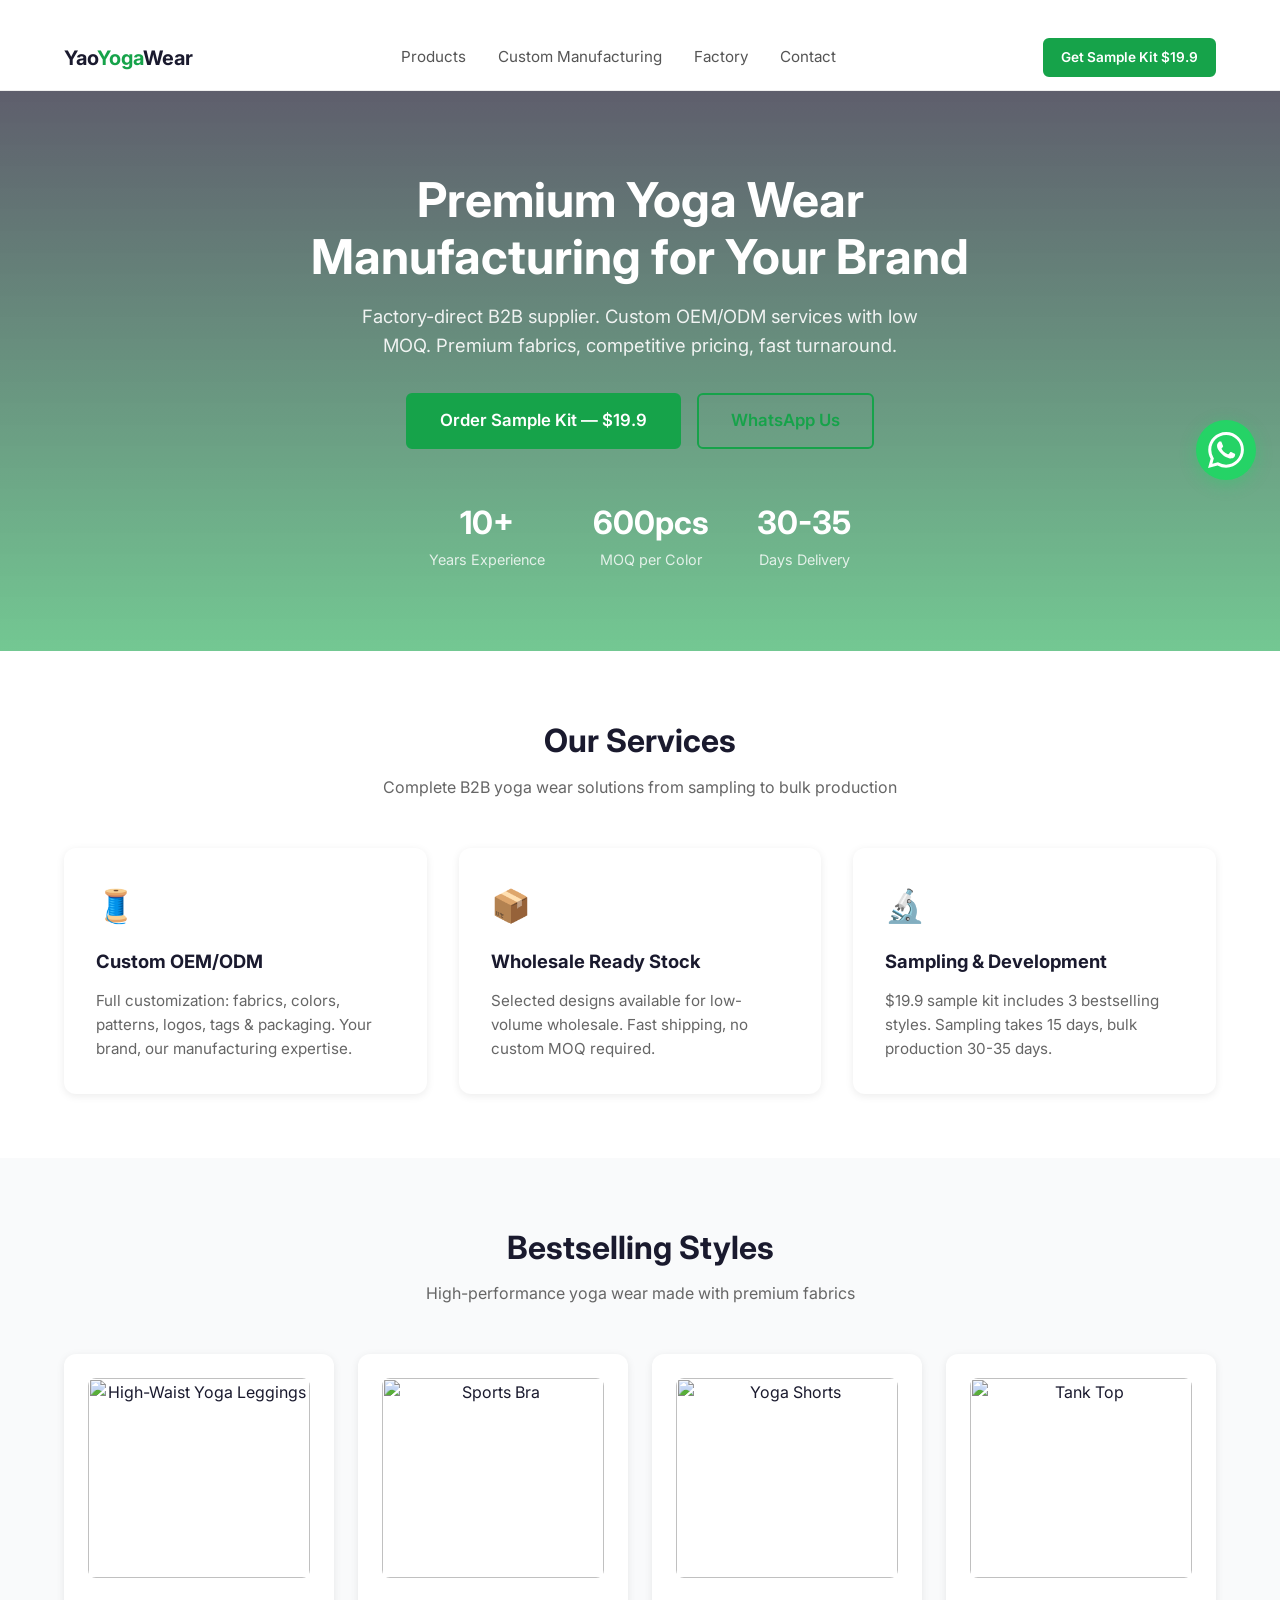
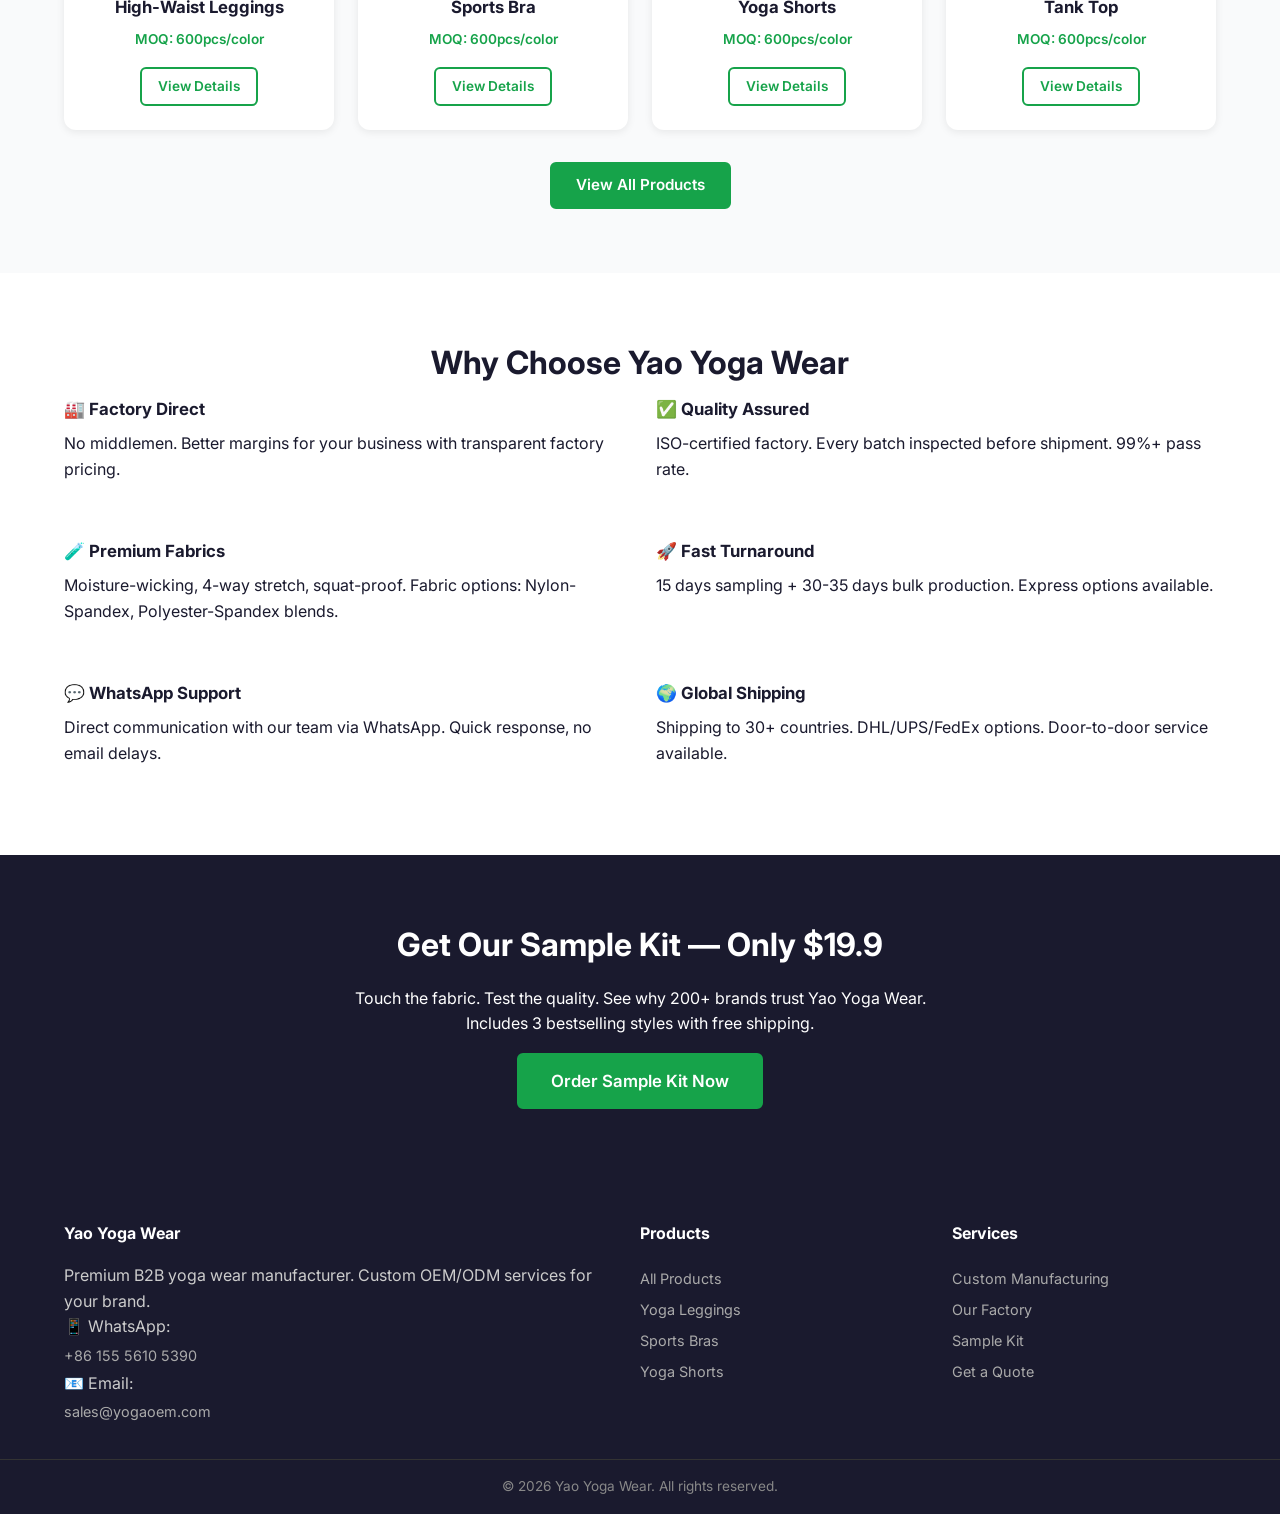
==== index.html @ f2c52eba "Sync from local: update email to sales@yogaoem.com, fix WhatsApp button, add GTM code" ====
﻿﻿<!DOCTYPE html>
<html lang="en">
<head>
<!-- Google Tag Manager -->
<script>(function(w,d,s,l,i){w[l]=w[l]||[];w[l].push({'gtm.start':
new Date().getTime(),event:'gtm.js'});var f=d.getElementsByTagName(s)[0],
j=d.createElement(s),dl=l!='dataLayer'?'&l='+l:'';j.async=true;j.src=
'https://www.googletagmanager.com/gtm.js?id='+i+dl;f.parentNode.insertBefore(j,f);
})(window,document,'script','dataLayer','GTM-W7PPB2CG');</script>
<!-- End Google Tag Manager -->
  <meta charset="UTF-8">
  <meta name="viewport" content="width=device-width, initial-scale=1.0">
  <title>Yao Yoga Wear — B2B Yoga Wear Manufacturer | Custom Yoga Clothing Factory</title>
  <meta name="description" content="Yao Yoga Wear — Leading B2B yoga wear manufacturer. Custom yoga leggings, sports bras & OEM/ODM services. MOQ 600pcs. Factory-direct pricing. Get your free sample kit today.">
  <link rel="stylesheet" href="css/style.css">
  <link rel="preconnect" href="https://fonts.googleapis.com">
  <link href="https://fonts.googleapis.com/css2?family=Inter:wght@400;500;600;700&display=swap" rel="stylesheet">
</head>
<body>
<!-- Google Tag Manager (noscript) -->
<noscript><iframe src="https://www.googletagmanager.com/ns.html?id=GTM-W7PPB2CG"
height="0" width="0" style="display:none;visibility:hidden"></iframe></noscript>
<!-- End Google Tag Manager (noscript) -->

<!-- Header -->
<header class="header">
  <div class="container header-inner">
    <a href="/" class="logo">Yao<span>Yoga</span>Wear</a>
    <nav class="nav" id="mainNav">
      <a href="/products/">Products</a>
      <a href="/custom-manufacturing.html">Custom Manufacturing</a>
      <a href="/factory.html">Factory</a>
      <a href="/contact.html">Contact</a>
    </nav>
    <a href="/sample-kit.html" class="btn btn-primary btn-sm">Get Sample Kit $19.9</a>
    <button class="mobile-toggle" onclick="document.getElementById('mainNav').classList.toggle('open')">☰</button>
  </div>
</header>

<!-- Hero -->
<section class="hero" style="background:linear-gradient(rgba(26,26,46,0.7),rgba(22,163,74,0.6)),url('https://images.unsplash.com/photo-1544367567-0f2fcb009e0b?w=1400&h=700&fit=crop') center/cover no-repeat;">
    <h1>Premium Yoga Wear<br>Manufacturing for Your Brand</h1>
    <p class="hero-sub">Factory-direct B2B supplier. Custom OEM/ODM services with low MOQ. Premium fabrics, competitive pricing, fast turnaround.</p>
    <div class="hero-actions">
      <a href="/sample-kit.html" class="btn btn-primary btn-lg">Order Sample Kit — $19.9</a>
      <a href="https://wa.me/8615556105390" class="btn btn-outline btn-lg" target="_blank">WhatsApp Us</a>
    </div>
    <div class="hero-stats">
      <div class="stat"><strong>10+</strong><span>Years Experience</span></div>
      <div class="stat"><strong>600pcs</strong><span>MOQ per Color</span></div>
      <div class="stat"><strong>30-35</strong><span>Days Delivery</span></div>
    </div>
  </div>
</section>

<!-- Services -->
<section class="section">
  <div class="container">
    <h2 class="section-title">Our Services</h2>
    <p class="section-desc">Complete B2B yoga wear solutions from sampling to bulk production</p>
    <div class="grid-3">
      <div class="card">
        <div class="card-icon">🧵</div>
        <h3>Custom OEM/ODM</h3>
        <p>Full customization: fabrics, colors, patterns, logos, tags & packaging. Your brand, our manufacturing expertise.</p>
      </div>
      <div class="card">
        <div class="card-icon">📦</div>
        <h3>Wholesale Ready Stock</h3>
        <p>Selected designs available for low-volume wholesale. Fast shipping, no custom MOQ required.</p>
      </div>
      <div class="card">
        <div class="card-icon">🔬</div>
        <h3>Sampling & Development</h3>
        <p>$19.9 sample kit includes 3 bestselling styles. Sampling takes 15 days, bulk production 30-35 days.</p>
      </div>
    </div>
  </div>
</section>

<!-- Featured Products -->
<section class="section section-alt">
  <div class="container">
    <h2 class="section-title">Bestselling Styles</h2>
    <p class="section-desc">High-performance yoga wear made with premium fabrics</p>
    <div class="grid-4">
      <div class="product-card">
        <img src="https://images.unsplash.com/photo-1506629082955-511b1aa562c8?w=400&h=400&fit=crop" alt="High-Waist Yoga Leggings" class="product-img" loading="lazy">
        <h4>High-Waist Leggings</h4>
        <p class="product-moq">MOQ: 600pcs/color</p>
        <a href="/products/leggings.html" class="btn btn-outline btn-sm">View Details</a>
      </div>
      <div class="product-card">
        <img src="https://images.unsplash.com/photo-1571019613454-1cb2f99b2d8b?w=400&h=400&fit=crop" alt="Sports Bra" class="product-img" loading="lazy">
        <h4>Sports Bra</h4>
        <p class="product-moq">MOQ: 600pcs/color</p>
        <a href="/products/" class="btn btn-outline btn-sm">View Details</a>
      </div>
      <div class="product-card">
        <img src="https://images.unsplash.com/photo-1518310383802-640c2de311b2?w=400&h=400&fit=crop" alt="Yoga Shorts" class="product-img" loading="lazy">
        <h4>Yoga Shorts</h4>
        <p class="product-moq">MOQ: 600pcs/color</p>
        <a href="/products/" class="btn btn-outline btn-sm">View Details</a>
      </div>
      <div class="product-card">
        <img src="https://images.unsplash.com/photo-1574180045827-681f8a1a9622?w=400&h=400&fit=crop" alt="Tank Top" class="product-img" loading="lazy">
        <h4>Tank Top</h4>
        <p class="product-moq">MOQ: 600pcs/color</p>
        <a href="/products/" class="btn btn-outline btn-sm">View Details</a>
      </div>
    </div>
    <div style="text-align:center;margin-top:2rem;">
      <a href="/products/" class="btn btn-primary">View All Products</a>
    </div>
  </div>
</section>

<!-- Why Choose Us -->
<section class="section">
  <div class="container">
    <h2 class="section-title">Why Choose Yao Yoga Wear</h2>
    <div class="grid-2">
      <div class="feature">
        <h4>🏭 Factory Direct</h4>
        <p>No middlemen. Better margins for your business with transparent factory pricing.</p>
      </div>
      <div class="feature">
        <h4>✅ Quality Assured</h4>
        <p>ISO-certified factory. Every batch inspected before shipment. 99%+ pass rate.</p>
      </div>
      <div class="feature">
        <h4>🧪 Premium Fabrics</h4>
        <p>Moisture-wicking, 4-way stretch, squat-proof. Fabric options: Nylon-Spandex, Polyester-Spandex blends.</p>
      </div>
      <div class="feature">
        <h4>🚀 Fast Turnaround</h4>
        <p>15 days sampling + 30-35 days bulk production. Express options available.</p>
      </div>
      <div class="feature">
        <h4>💬 WhatsApp Support</h4>
        <p>Direct communication with our team via WhatsApp. Quick response, no email delays.</p>
      </div>
      <div class="feature">
        <h4>🌍 Global Shipping</h4>
        <p>Shipping to 30+ countries. DHL/UPS/FedEx options. Door-to-door service available.</p>
      </div>
    </div>
  </div>
</section>

<!-- Sample Kit CTA -->
<section class="section section-cta">
  <div class="container" style="text-align:center;">
    <h2>Get Our Sample Kit — Only $19.9</h2>
    <p style="max-width:600px;margin:1rem auto;">Touch the fabric. Test the quality. See why 200+ brands trust Yao Yoga Wear. Includes 3 bestselling styles with free shipping.</p>
    <a href="/sample-kit.html" class="btn btn-primary btn-lg">Order Sample Kit Now</a>
  </div>
</section>

<!-- Footer -->
<footer class="footer">
  <div class="container footer-inner">
    <div class="footer-col">
      <h4>Yao Yoga Wear</h4>
      <p>Premium B2B yoga wear manufacturer. Custom OEM/ODM services for your brand.</p>
      <p>📱 WhatsApp: <a href="https://wa.me/8615556105390">+86 155 5610 5390</a></p>
      <p>📧 Email: <a href="mailto:sales@yogaoem.com">sales@yogaoem.com</a></p>
    </div>
    <div class="footer-col">
      <h4>Products</h4>
      <a href="/products/">All Products</a>
      <a href="/products/leggings.html">Yoga Leggings</a>
      <a href="/products/">Sports Bras</a>
      <a href="/products/">Yoga Shorts</a>
    </div>
    <div class="footer-col">
      <h4>Services</h4>
      <a href="/custom-manufacturing.html">Custom Manufacturing</a>
      <a href="/factory.html">Our Factory</a>
      <a href="/sample-kit.html">Sample Kit</a>
      <a href="/contact.html">Get a Quote</a>
    </div>
  </div>
  <div class="footer-bottom">
    <div class="container">
      <p>&copy; 2026 Yao Yoga Wear. All rights reserved.</p>
    </div>
  </div>
</footer>

<!-- WhatsApp Float Button -->
<a href="https://wa.me/8615556105390" class="wa-float" target="_blank" title="Chat on WhatsApp" aria-label="Chat on WhatsApp">
  <svg viewBox="0 0 24 24" xmlns="http://www.w3.org/2000/svg">
    <path d="M17.472 14.382c-.297-.149-1.758-.867-2.03-.967-.273-.099-.471-.148-.67.15-.197.297-.767.966-.94 1.164-.173.199-.347.223-.644.075-.297-.15-1.255-.463-2.39-1.475-.883-.788-1.48-1.761-1.653-2.059-.173-.297-.018-.458.13-.606.134-.133.298-.347.446-.52.149-.174.198-.298.298-.497.099-.198.05-.371-.025-.52-.075-.149-.669-1.612-.916-2.207-.242-.579-.487-.5-.669-.51-.173-.008-.371-.01-.57-.01-.198 0-.52.074-.792.372-.272.297-1.04 1.016-1.04 2.479 0 1.462 1.065 2.875 1.213 3.074.149.198 2.096 3.2 5.077 4.487.709.306 1.262.489 1.694.625.712.227 1.36.195 1.871.118.571-.085 1.758-.719 2.006-1.413.248-.694.248-1.289.173-1.413-.074-.124-.272-.198-.57-.347m-5.421 7.403h-.004a9.87 9.87 0 01-5.031-1.378l-.361-.214-3.741.982.998-3.648-.235-.374a9.86 9.86 0 01-1.51-5.26c.001-5.45 4.436-9.884 9.888-9.884 2.64 0 5.122 1.03 6.988 2.898a9.825 9.825 0 012.893 6.994c-.003 5.45-4.437 9.884-9.885 9.884m8.413-18.297A11.815 11.815 0 0012.05 0C5.495 0 .16 5.335.157 11.892c0 2.096.547 4.142 1.588 5.945L.057 24l6.305-1.654a11.862 11.862 0 005.683 1.448h.005c6.554 0 11.89-5.335 11.893-11.893a11.821 11.821 0 00-3.48-8.413z"/>
  </svg>
</a>

<script defer src="https://static.cloudflareinsights.com/beacon.min.js/v833ccba57c9e4d2798f2e76cebdd09a11778172276447" integrity="sha512-57MDmcccJXYtNnH+ZiBwzC4jb2rvgVCEokYN+L/nLlmO8rfYT/gIpW2A569iJ/3b+0UEasghjuZH/ma3wIs/EQ==" data-cf-beacon='{"version":"2024.11.0","token":"2a1c7ff58c50482998e454e05c295232","r":1,"server_timing":{"name":{"cfCacheStatus":true,"cfEdge":true,"cfExtPri":true,"cfL4":true,"cfOrigin":true,"cfSpeedBrain":true},"location_startswith":null}}' crossorigin="anonymous"></script>
</body>
</html>
---- css/style.css ----
﻿/* ===== Yao Yoga Wear — Global Styles ===== */
*, *::before, *::after { box-sizing: border-box; margin: 0; padding: 0; }
html { scroll-behavior: smooth; }
body { font-family: 'Inter', -apple-system, BlinkMacSystemFont, sans-serif; color: #1a1a2e; background: #fff; line-height: 1.6; }
a { text-decoration: none; color: inherit; }
img { max-width: 100%; display: block; }
.container { max-width: 1200px; margin: 0 auto; padding: 0 1.5rem; }

/* Header */
.header { background: #fff; border-bottom: 1px solid #eee; position: sticky; top: 0; z-index: 100; }
.header-inner { display: flex; align-items: center; justify-content: space-between; height: 64px; }
.logo { font-size: 1.25rem; font-weight: 700; color: #1a1a2e; }
.logo span { color: #16a34a; }
.nav { display: flex; gap: 2rem; }
.nav a { font-size: 0.95rem; color: #555; transition: color .2s; }
.nav a:hover { color: #16a34a; }
.btn { display: inline-block; padding: .6rem 1.5rem; border-radius: 6px; font-weight: 600; font-size: 0.95rem; transition: all .2s; cursor: pointer; border: 2px solid transparent; }
.btn-primary { background: #16a34a; color: #fff; border-color: #16a34a; }
.btn-primary:hover { background: #15803d; }
.btn-outline { background: transparent; color: #16a34a; border-color: #16a34a; }
.btn-outline:hover { background: #16a34a; color: #fff; }
.btn-sm { padding: .4rem 1rem; font-size: 0.85rem; }
.btn-lg { padding: .8rem 2rem; font-size: 1.05rem; }
.mobile-toggle { display: none; background: none; border: none; font-size: 1.5rem; cursor: pointer; }

/* Hero */
.hero { background: linear-gradient(135deg, #1a1a2e 0%, #16a34a 100%); color: #fff; padding: 5rem 0; text-align: center; }
.hero h1 { font-size: 3rem; font-weight: 700; line-height: 1.2; margin-bottom: 1rem; }
.hero-sub { font-size: 1.15rem; opacity: .9; max-width: 600px; margin: 0 auto 2rem; }
.hero-actions { display: flex; gap: 1rem; justify-content: center; flex-wrap: wrap; margin-bottom: 3rem; }
.hero-stats { display: flex; gap: 3rem; justify-content: center; flex-wrap: wrap; }
.stat { text-align: center; }
.stat strong { display: block; font-size: 2rem; }
.stat span { font-size: 0.9rem; opacity: .8; }

/* Sections */
.section { padding: 4rem 0; }
.section-alt { background: #f9fafb; }
.section-title { font-size: 2rem; font-weight: 700; text-align: center; margin-bottom: .5rem; }
.section-desc { text-align: center; color: #666; margin-bottom: 3rem; }

/* Grids */
.grid-2 { display: grid; grid-template-columns: repeat(2, 1fr); gap: 2rem; }
.grid-3 { display: grid; grid-template-columns: repeat(3, 1fr); gap: 2rem; }
.grid-4 { display: grid; grid-template-columns: repeat(4, 1fr); gap: 1.5rem; }
@media (max-width: 900px) {
  .grid-2, .grid-3, .grid-4 { grid-template-columns: 1fr 1fr; }
}
@media (max-width: 600px) {
  .grid-2, .grid-3, .grid-4 { grid-template-columns: 1fr; }
  .hero h1 { font-size: 2rem; }
  .nav { display: none; }
  .nav.open { display: flex; flex-direction: column; position: absolute; top: 64px; left: 0; right: 0; background: #fff; padding: 1rem; border-bottom: 1px solid #eee; }
  .mobile-toggle { display: block; }
}

/* Cards */
.card { background: #fff; border-radius: 12px; padding: 2rem; box-shadow: 0 2px 8px rgba(0,0,0,.08); transition: transform .2s; }
.card:hover { transform: translateY(-4px); }
.card-icon { font-size: 2rem; margin-bottom: 1rem; }
.card h3 { font-size: 1.15rem; margin-bottom: .75rem; }
.card p { color: #666; font-size: 0.95rem; }

/* Product Card */
.product-card { background: #fff; border-radius: 12px; padding: 1.5rem; text-align: center; box-shadow: 0 2px 8px rgba(0,0,0,.08); }
.product-img { width: 100%; height: 200px; object-fit: cover; border-radius: 8px; margin-bottom: 1rem; }
.product-card h4 { font-size: 1.05rem; margin-bottom: .5rem; }
.product-moq { color: #16a34a; font-size: 0.85rem; font-weight: 600; margin-bottom: 1rem; }

/* Feature */
.feature { margin-bottom: 1.5rem; }
.feature h4 { font-size: 1.05rem; margin-bottom: .5rem; }

/* CTA Section */
.section-cta { background: #1a1a2e; color: #fff; }
.section-cta h2 { font-size: 2rem; margin-bottom: 1rem; }
.section-cta .btn-primary { background: #16a34a; border-color: #16a34a; }

/* Footer */
.footer { background: #1a1a2e; color: #ccc; padding: 3rem 0 0; }
.footer-inner { display: grid; grid-template-columns: 2fr 1fr 1fr; gap: 3rem; padding-bottom: 2rem; }
.footer-col h4 { color: #fff; margin-bottom: 1rem; font-size: 1rem; }
.footer-col a { display: block; color: #aaa; padding: .25rem 0; font-size: 0.9rem; }
.footer-col a:hover { color: #16a34a; }
.footer-bottom { border-top: 1px solid #333; padding: 1rem 0; text-align: center; font-size: 0.85rem; color: #888; }

/* WhatsApp Float Button - Right Center */
.wa-float {
  position: fixed;
  top: 50%;
  right: 24px;
  transform: translateY(-50%);
  width: 60px;
  height: 60px;
  background: #25D366;
  border-radius: 50%;
  display: flex;
  align-items: center;
  justify-content: center;
  z-index: 9999;
  box-shadow: 0 4px 16px rgba(37, 211, 102, 0.4);
  transition: all 0.3s ease;
  animation: wa-pulse 2s infinite;
}
.wa-float:hover {
  transform: translateY(-50%) scale(1.1);
  box-shadow: 0 6px 24px rgba(37, 211, 102, 0.6);
}
.wa-float svg {
  width: 36px;
  height: 36px;
  fill: #fff;
}
.wa-float img {
  width: 36px;
  height: 36px;
  object-fit: contain;
}
@keyframes wa-pulse {
  0%, 100% { box-shadow: 0 4px 16px rgba(37, 211, 102, 0.4); }
  50% { box-shadow: 0 4px 24px rgba(37, 211, 102, 0.8); }
}
@media (max-width: 600px) {
  .wa-float { width: 54px; height: 54px; right: 16px; }
  .wa-float svg, .wa-float img { width: 32px; height: 32px; }
}

/* Mobile Optimization */
@media (max-width: 600px) {
  .container { padding: 0 1rem; }
  .header-inner { height: 56px; }
  .logo { font-size: 1.1rem; }
  .btn-sm { padding: .35rem .8rem; font-size: 0.8rem; }
  .hero { padding: 3rem 0; }
  .hero h1 { font-size: 1.75rem; line-height: 1.3; }
  .hero-sub { font-size: 1rem; }
  .hero-stats { gap: 1.5rem; }
  .stat strong { font-size: 1.5rem; }
  .section { padding: 2.5rem 0; }
  .section-title { font-size: 1.5rem; }
  .section-desc { font-size: 0.9rem; margin-bottom: 2rem; }
  .card { padding: 1.5rem; }
  .card h3 { font-size: 1rem; }
  .card p { font-size: 0.85rem; }
  .product-card { padding: 1rem; }
  .product-img { height: 160px; }
  .product-card h4 { font-size: 0.95rem; }
  .btn-lg { padding: .7rem 1.5rem; font-size: 0.95rem; }
  .footer { padding: 2rem 0 0; }
  .footer-inner { grid-template-columns: 1fr; gap: 1.5rem; }
  .footer-col h4 { font-size: 0.95rem; }
  .footer-col a { font-size: 0.85rem; }
  .page-hero { padding: 2rem 0; }
  .page-hero h1 { font-size: 1.5rem; }
  .contact-form input, .contact-form textarea, .contact-form select { padding: .6rem; font-size: 0.9rem; }
  .info-box { padding: 1rem; }
  .process-steps { gap: 1rem; }
  .step { padding: 1rem; }
  .step-num { font-size: 1.5rem; }
  .specs-table th, .specs-table td { padding: .5rem .75rem; font-size: 0.85rem; }
  .price-tier { padding: .75rem; font-size: 0.85rem; }
  .feature h4 { font-size: 0.95rem; }
  .feature p { font-size: 0.85rem; }
  .factory-gallery { grid-template-columns: 1fr; gap: .75rem; }
  .factory-gallery img { height: 150px; }
}

/* Tablet Optimization */
@media (max-width: 900px) and (min-width: 601px) {
  .hero h1 { font-size: 2.5rem; }
  .section { padding: 3rem 0; }
  .footer-inner { grid-template-columns: 1fr 1fr; }
}

/* Product Page */
.page-hero { background: #f0fdf4; padding: 3rem 0; text-align: center; }
.page-hero h1 { font-size: 2.2rem; margin-bottom: .5rem; }
.product-detail { display: grid; grid-template-columns: 1fr 1fr; gap: 3rem; padding: 4rem 0; }
@media (max-width: 800px) { .product-detail { grid-template-columns: 1fr; } }
.specs-table { width: 100%; border-collapse: collapse; margin: 1.5rem 0; }
.specs-table th, .specs-table td { padding: .75rem 1rem; border-bottom: 1px solid #eee; text-align: left; }
.specs-table th { width: 140px; color: #666; font-weight: 500; }
.price-tier { background: #f0fdf4; border-radius: 8px; padding: 1rem; margin: .5rem 0; display: flex; justify-content: space-between; }
.price-tier .qty { font-weight: 600; }
.price-tier .price { color: #16a34a; font-weight: 700; }

/* Contact Page */
.contact-grid { display: grid; grid-template-columns: 1fr 1fr; gap: 3rem; padding: 4rem 0; }
@media (max-width: 800px) { .contact-grid { grid-template-columns: 1fr; } }
.contact-form input, .contact-form textarea, .contact-form select { width: 100%; padding: .75rem; margin-bottom: 1rem; border: 1px solid #ddd; border-radius: 6px; font-family: inherit; font-size: 0.95rem; }
.contact-form textarea { min-height: 120px; resize: vertical; }
.info-box { background: #f0fdf4; padding: 1.5rem; border-radius: 8px; margin-bottom: 1rem; }
.info-box h4 { margin-bottom: .5rem; }

/* Factory Page */
.factory-gallery { display: grid; grid-template-columns: repeat(3, 1fr); gap: 1rem; margin: 2rem 0; }
.factory-gallery .placeholder { background: #eee; border-radius: 8px; height: 180px; display: flex; align-items: center; justify-content: center; font-size: 3rem; }
@media (max-width: 700px) { .factory-gallery { grid-template-columns: 1fr 1fr; } }

/* Custom Manufacturing */
.process-steps { display: grid; grid-template-columns: repeat(4, 1fr); gap: 1.5rem; margin: 2rem 0; }
.step { text-align: center; padding: 1.5rem; background: #f0fdf4; border-radius: 12px; }
.step-num { font-size: 2rem; font-weight: 700; color: #16a34a; }
@media (max-width: 800px) { .process-steps { grid-template-columns: 1fr 1fr; } }
@media (max-width: 500px) { .process-steps { grid-template-columns: 1fr; } }
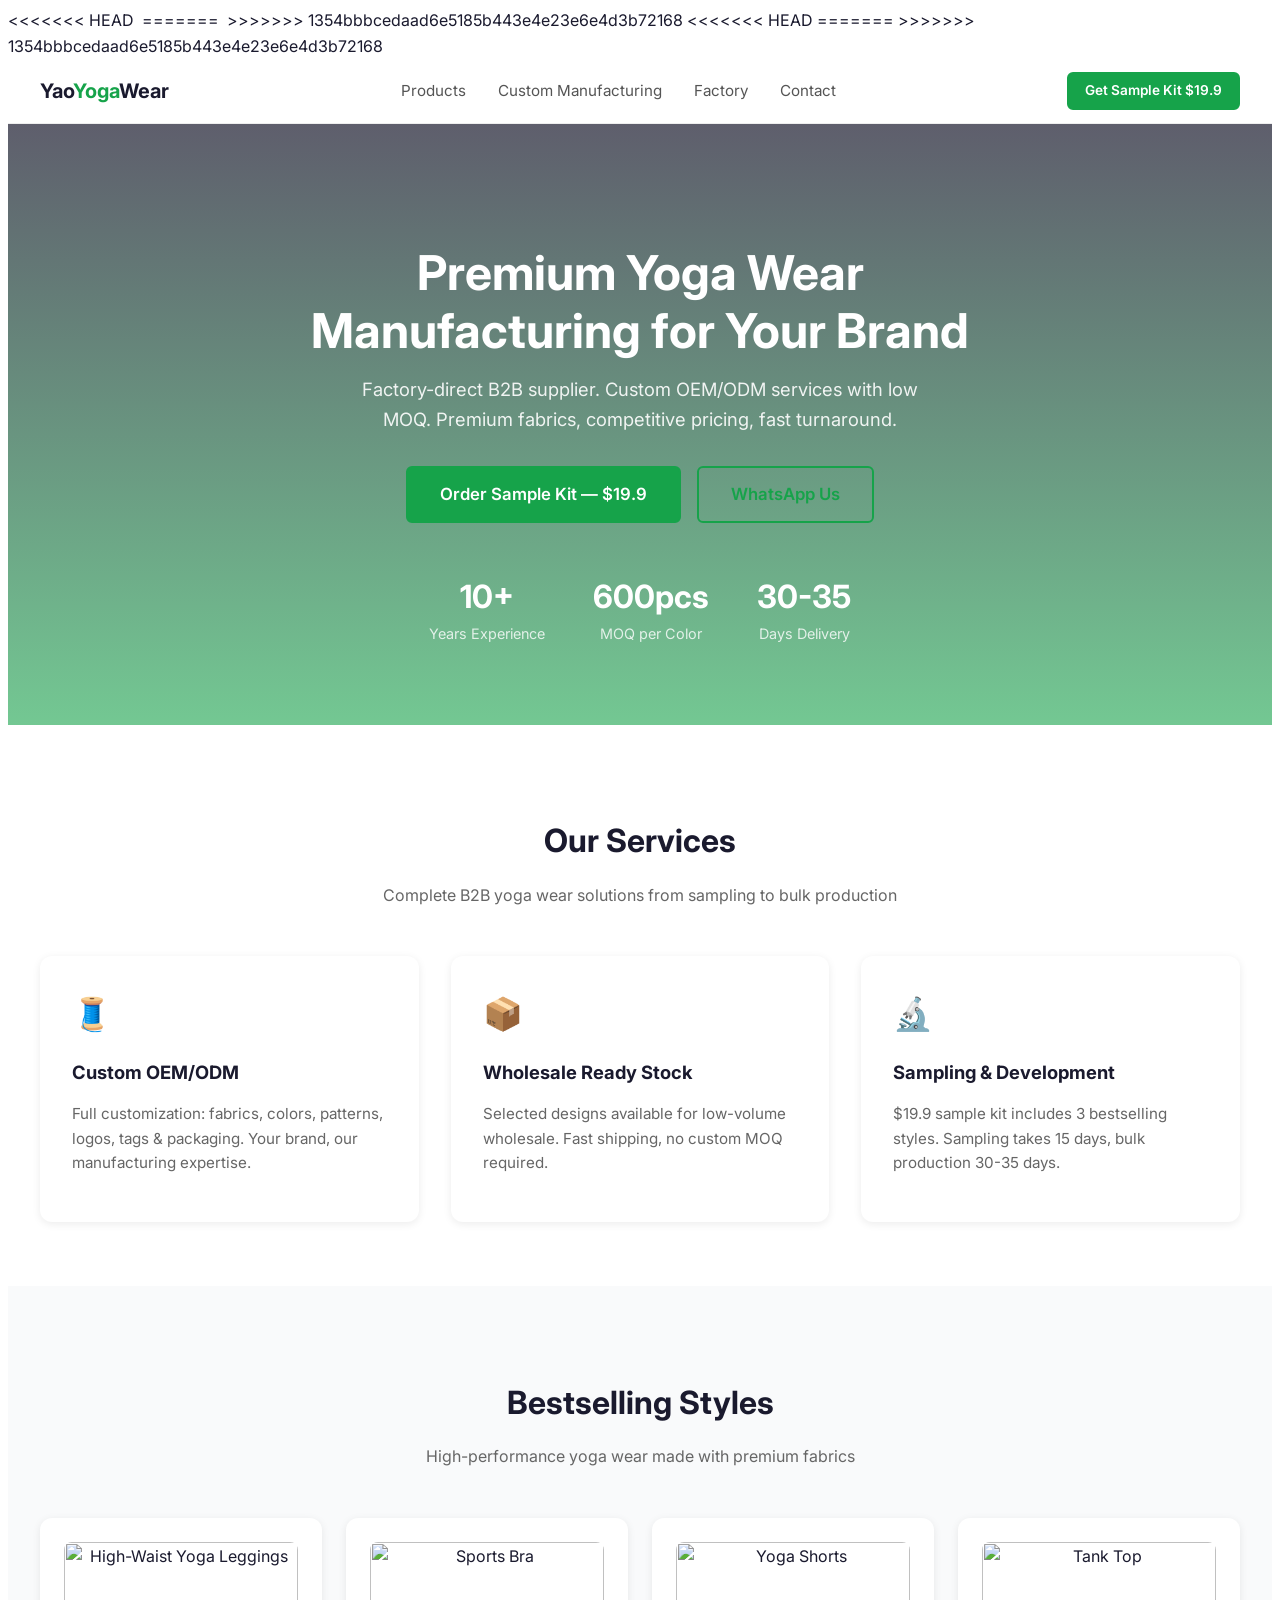
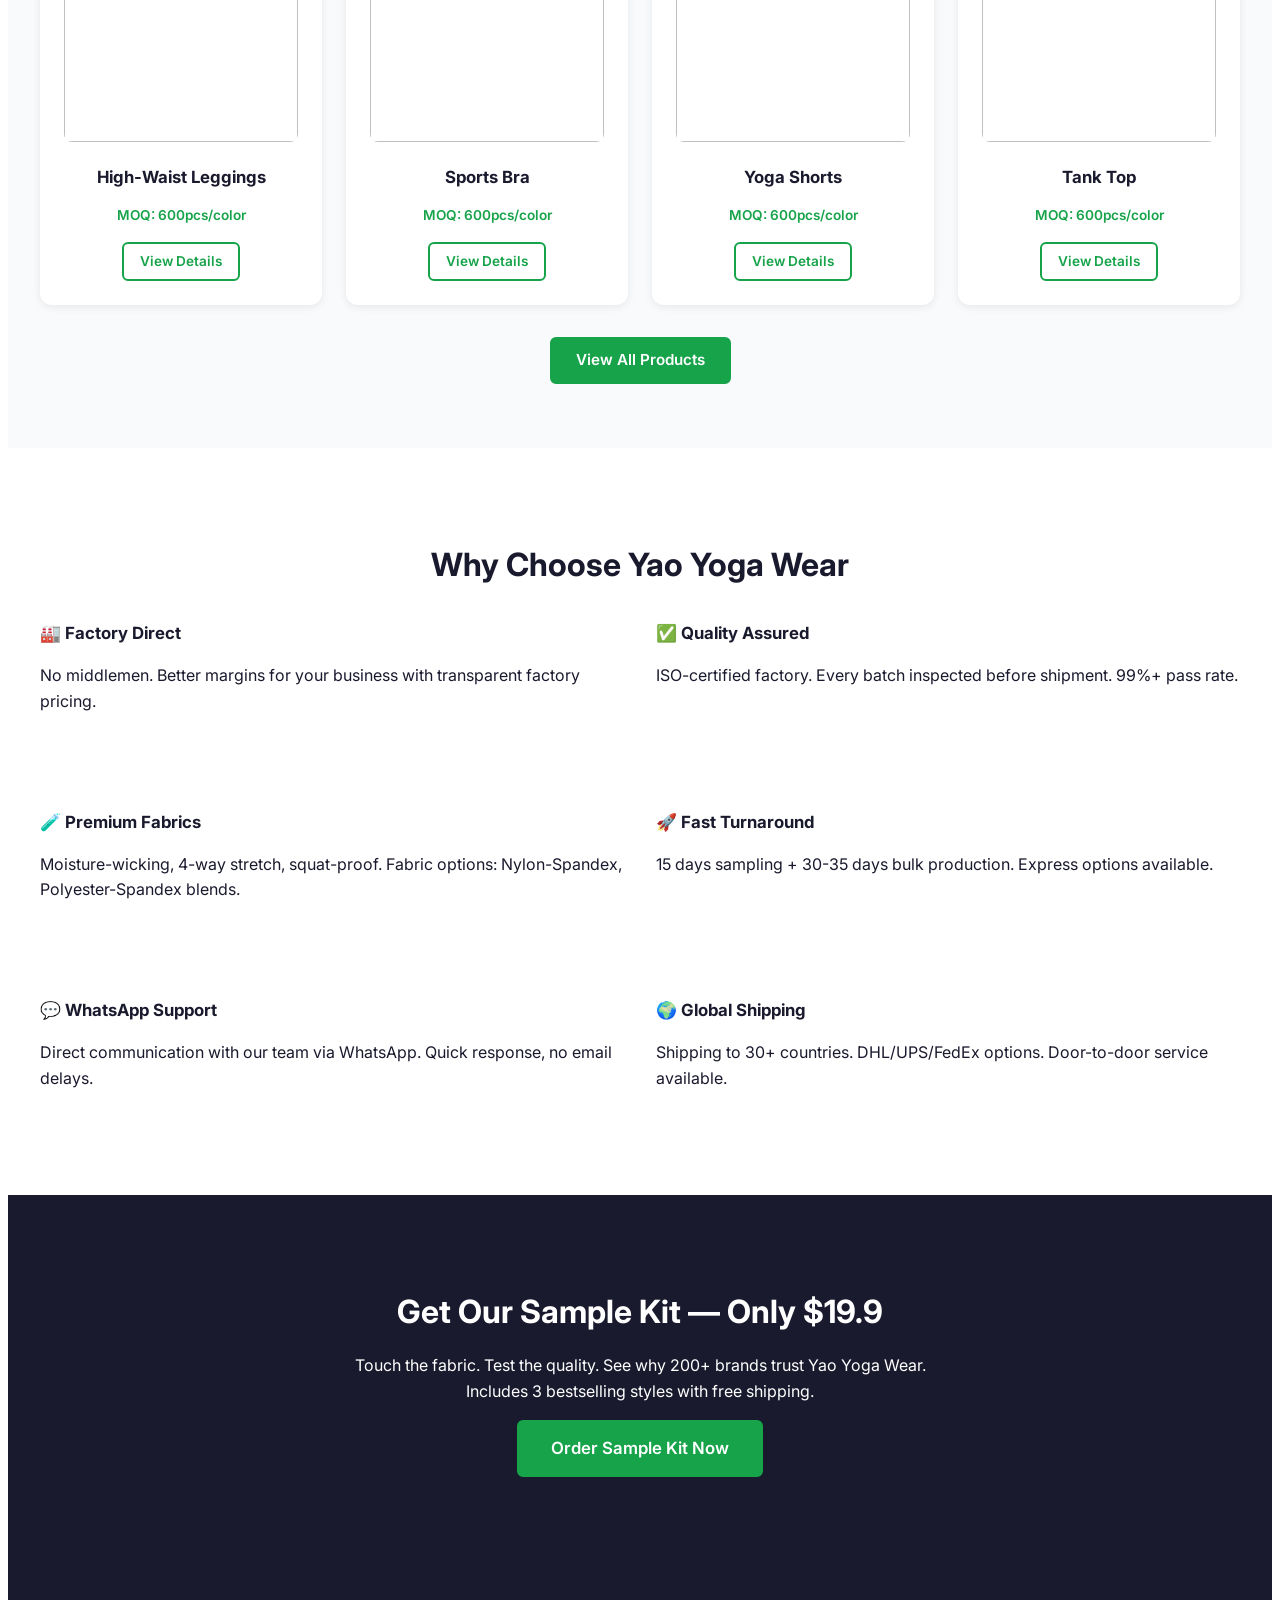
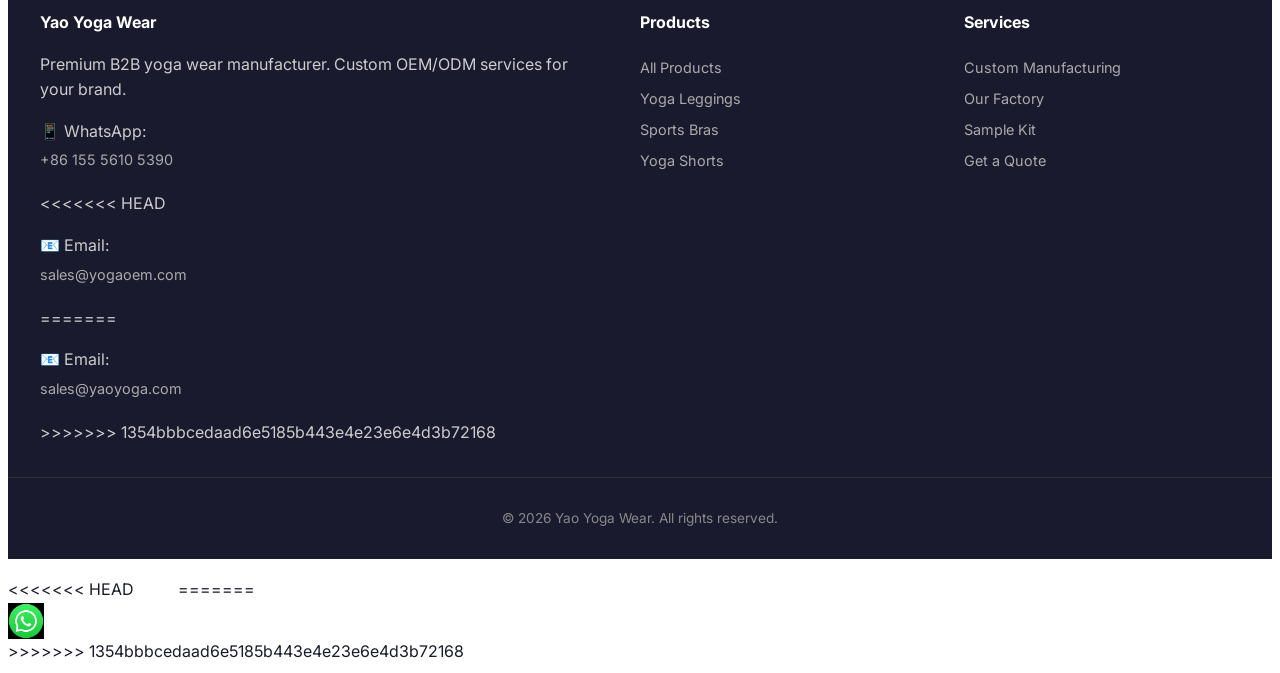
==== commit f291b512: "Sync from local: update email, WhatsApp button, add GTM code" ====
--- a/index.html
+++ b/index.html
@@ -1,3 +1,4 @@
+<<<<<<< HEAD
 ﻿﻿<!DOCTYPE html>
 <html lang="en">
 <head>
@@ -8,6 +9,11 @@
 'https://www.googletagmanager.com/gtm.js?id='+i+dl;f.parentNode.insertBefore(j,f);
 })(window,document,'script','dataLayer','GTM-W7PPB2CG');</script>
 <!-- End Google Tag Manager -->
+=======
+﻿<!DOCTYPE html>
+<html lang="en">
+<head>
+>>>>>>> 1354bbbcedaad6e5185b443e4e23e6e4d3b72168
   <meta charset="UTF-8">
   <meta name="viewport" content="width=device-width, initial-scale=1.0">
   <title>Yao Yoga Wear — B2B Yoga Wear Manufacturer | Custom Yoga Clothing Factory</title>
@@ -17,10 +23,13 @@
   <link href="https://fonts.googleapis.com/css2?family=Inter:wght@400;500;600;700&display=swap" rel="stylesheet">
 </head>
 <body>
+<<<<<<< HEAD
 <!-- Google Tag Manager (noscript) -->
 <noscript><iframe src="https://www.googletagmanager.com/ns.html?id=GTM-W7PPB2CG"
 height="0" width="0" style="display:none;visibility:hidden"></iframe></noscript>
 <!-- End Google Tag Manager (noscript) -->
+=======
+>>>>>>> 1354bbbcedaad6e5185b443e4e23e6e4d3b72168
 
 <!-- Header -->
 <header class="header">
@@ -164,7 +173,11 @@
       <h4>Yao Yoga Wear</h4>
       <p>Premium B2B yoga wear manufacturer. Custom OEM/ODM services for your brand.</p>
       <p>📱 WhatsApp: <a href="https://wa.me/8615556105390">+86 155 5610 5390</a></p>
+<<<<<<< HEAD
       <p>📧 Email: <a href="mailto:sales@yogaoem.com">sales@yogaoem.com</a></p>
+=======
+      <p>📧 Email: <a href="mailto:sales@yaoyoga.com">sales@yaoyoga.com</a></p>
+>>>>>>> 1354bbbcedaad6e5185b443e4e23e6e4d3b72168
     </div>
     <div class="footer-col">
       <h4>Products</h4>
@@ -189,6 +202,7 @@
 </footer>
 
 <!-- WhatsApp Float Button -->
+<<<<<<< HEAD
 <a href="https://wa.me/8615556105390" class="wa-float" target="_blank" title="Chat on WhatsApp" aria-label="Chat on WhatsApp">
   <svg viewBox="0 0 24 24" xmlns="http://www.w3.org/2000/svg">
     <path d="M17.472 14.382c-.297-.149-1.758-.867-2.03-.967-.273-.099-.471-.148-.67.15-.197.297-.767.966-.94 1.164-.173.199-.347.223-.644.075-.297-.15-1.255-.463-2.39-1.475-.883-.788-1.48-1.761-1.653-2.059-.173-.297-.018-.458.13-.606.134-.133.298-.347.446-.52.149-.174.198-.298.298-.497.099-.198.05-.371-.025-.52-.075-.149-.669-1.612-.916-2.207-.242-.579-.487-.5-.669-.51-.173-.008-.371-.01-.57-.01-.198 0-.52.074-.792.372-.272.297-1.04 1.016-1.04 2.479 0 1.462 1.065 2.875 1.213 3.074.149.198 2.096 3.2 5.077 4.487.709.306 1.262.489 1.694.625.712.227 1.36.195 1.871.118.571-.085 1.758-.719 2.006-1.413.248-.694.248-1.289.173-1.413-.074-.124-.272-.198-.57-.347m-5.421 7.403h-.004a9.87 9.87 0 01-5.031-1.378l-.361-.214-3.741.982.998-3.648-.235-.374a9.86 9.86 0 01-1.51-5.26c.001-5.45 4.436-9.884 9.888-9.884 2.64 0 5.122 1.03 6.988 2.898a9.825 9.825 0 012.893 6.994c-.003 5.45-4.437 9.884-9.885 9.884m8.413-18.297A11.815 11.815 0 0012.05 0C5.495 0 .16 5.335.157 11.892c0 2.096.547 4.142 1.588 5.945L.057 24l6.305-1.654a11.862 11.862 0 005.683 1.448h.005c6.554 0 11.89-5.335 11.893-11.893a11.821 11.821 0 00-3.48-8.413z"/>
@@ -196,5 +210,11 @@
 </a>
 
 <script defer src="https://static.cloudflareinsights.com/beacon.min.js/v833ccba57c9e4d2798f2e76cebdd09a11778172276447" integrity="sha512-57MDmcccJXYtNnH+ZiBwzC4jb2rvgVCEokYN+L/nLlmO8rfYT/gIpW2A569iJ/3b+0UEasghjuZH/ma3wIs/EQ==" data-cf-beacon='{"version":"2024.11.0","token":"2a1c7ff58c50482998e454e05c295232","r":1,"server_timing":{"name":{"cfCacheStatus":true,"cfEdge":true,"cfExtPri":true,"cfL4":true,"cfOrigin":true,"cfSpeedBrain":true},"location_startswith":null}}' crossorigin="anonymous"></script>
+=======
+<a href="https://wa.me/8615556105390" class="wa-float" target="_blank" title="Chat on WhatsApp">
+  <img src="/whatsapp-icon.jpg" alt="Chat on WhatsApp">
+</a>
+
+>>>>>>> 1354bbbcedaad6e5185b443e4e23e6e4d3b72168
 </body>
 </html>
--- a/css/style.css
+++ b/css/style.css
@@ -1,4 +1,8 @@
+<<<<<<< HEAD
 ﻿/* ===== Yao Yoga Wear — Global Styles ===== */
+=======
+/* ===== Yao Yoga Wear — Global Styles ===== */
+>>>>>>> 1354bbbcedaad6e5185b443e4e23e6e4d3b72168
 *, *::before, *::after { box-sizing: border-box; margin: 0; padding: 0; }
 html { scroll-behavior: smooth; }
 body { font-family: 'Inter', -apple-system, BlinkMacSystemFont, sans-serif; color: #1a1a2e; background: #fff; line-height: 1.6; }
@@ -84,6 +88,7 @@
 .footer-col a:hover { color: #16a34a; }
 .footer-bottom { border-top: 1px solid #333; padding: 1rem 0; text-align: center; font-size: 0.85rem; color: #888; }
 
+<<<<<<< HEAD
 /* WhatsApp Float Button - Right Center */
 .wa-float {
   position: fixed;
@@ -123,6 +128,14 @@
 @media (max-width: 600px) {
   .wa-float { width: 54px; height: 54px; right: 16px; }
   .wa-float svg, .wa-float img { width: 32px; height: 32px; }
+=======
+/* WhatsApp Float - Right Center */
+.wa-float { position: fixed; top: 50%; right: 16px; transform: translateY(-50%); background: transparent; width: 60px; height: 60px; border-radius: 50%; display: flex; align-items: center; justify-content: center; z-index: 999; transition: transform .2s; box-shadow: 0 4px 12px rgba(0,0,0,.25); }
+.wa-float:hover { transform: translateY(-50%) scale(1.1); }
+.wa-float img { width: 100%; height: 100%; border-radius: 50%; object-fit: cover; }
+@media (max-width: 600px) {
+  .wa-float { width: 52px; height: 52px; right: 12px; }
+>>>>>>> 1354bbbcedaad6e5185b443e4e23e6e4d3b72168
 }
 
 /* Mobile Optimization */
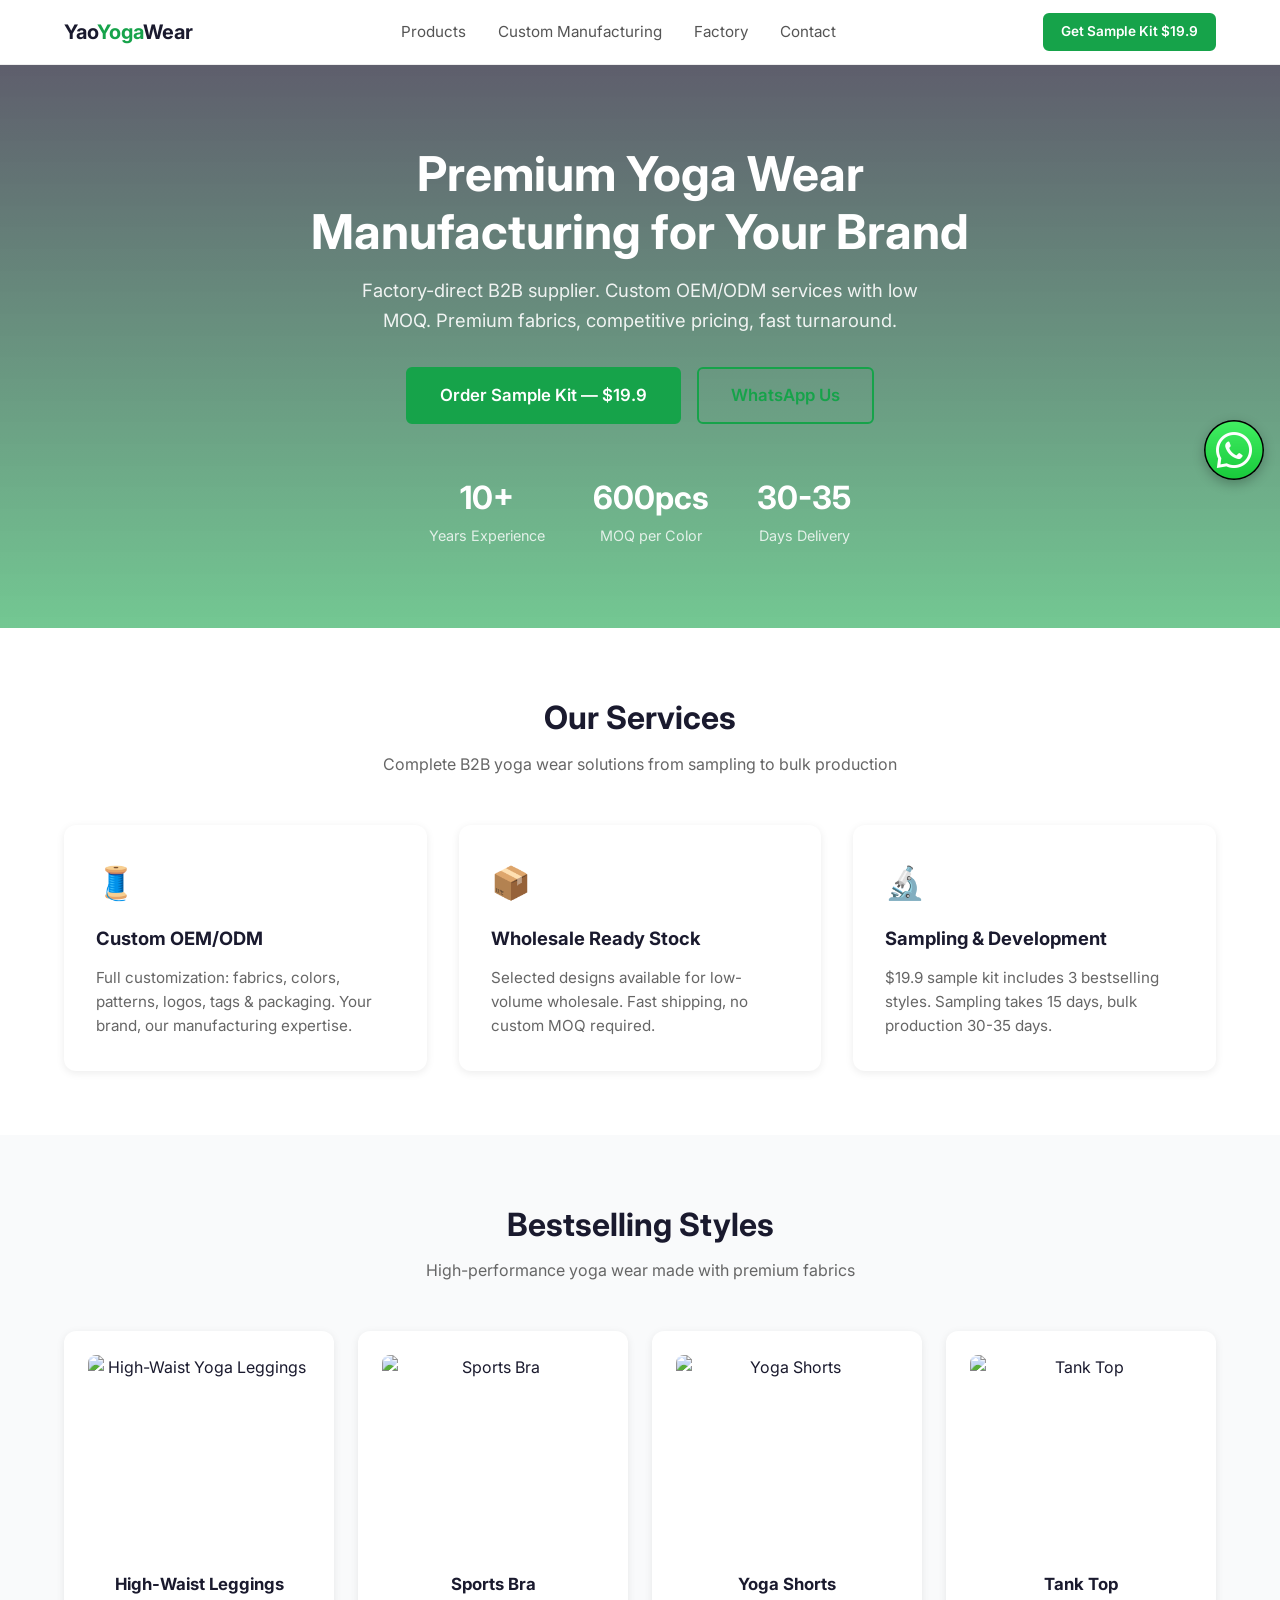
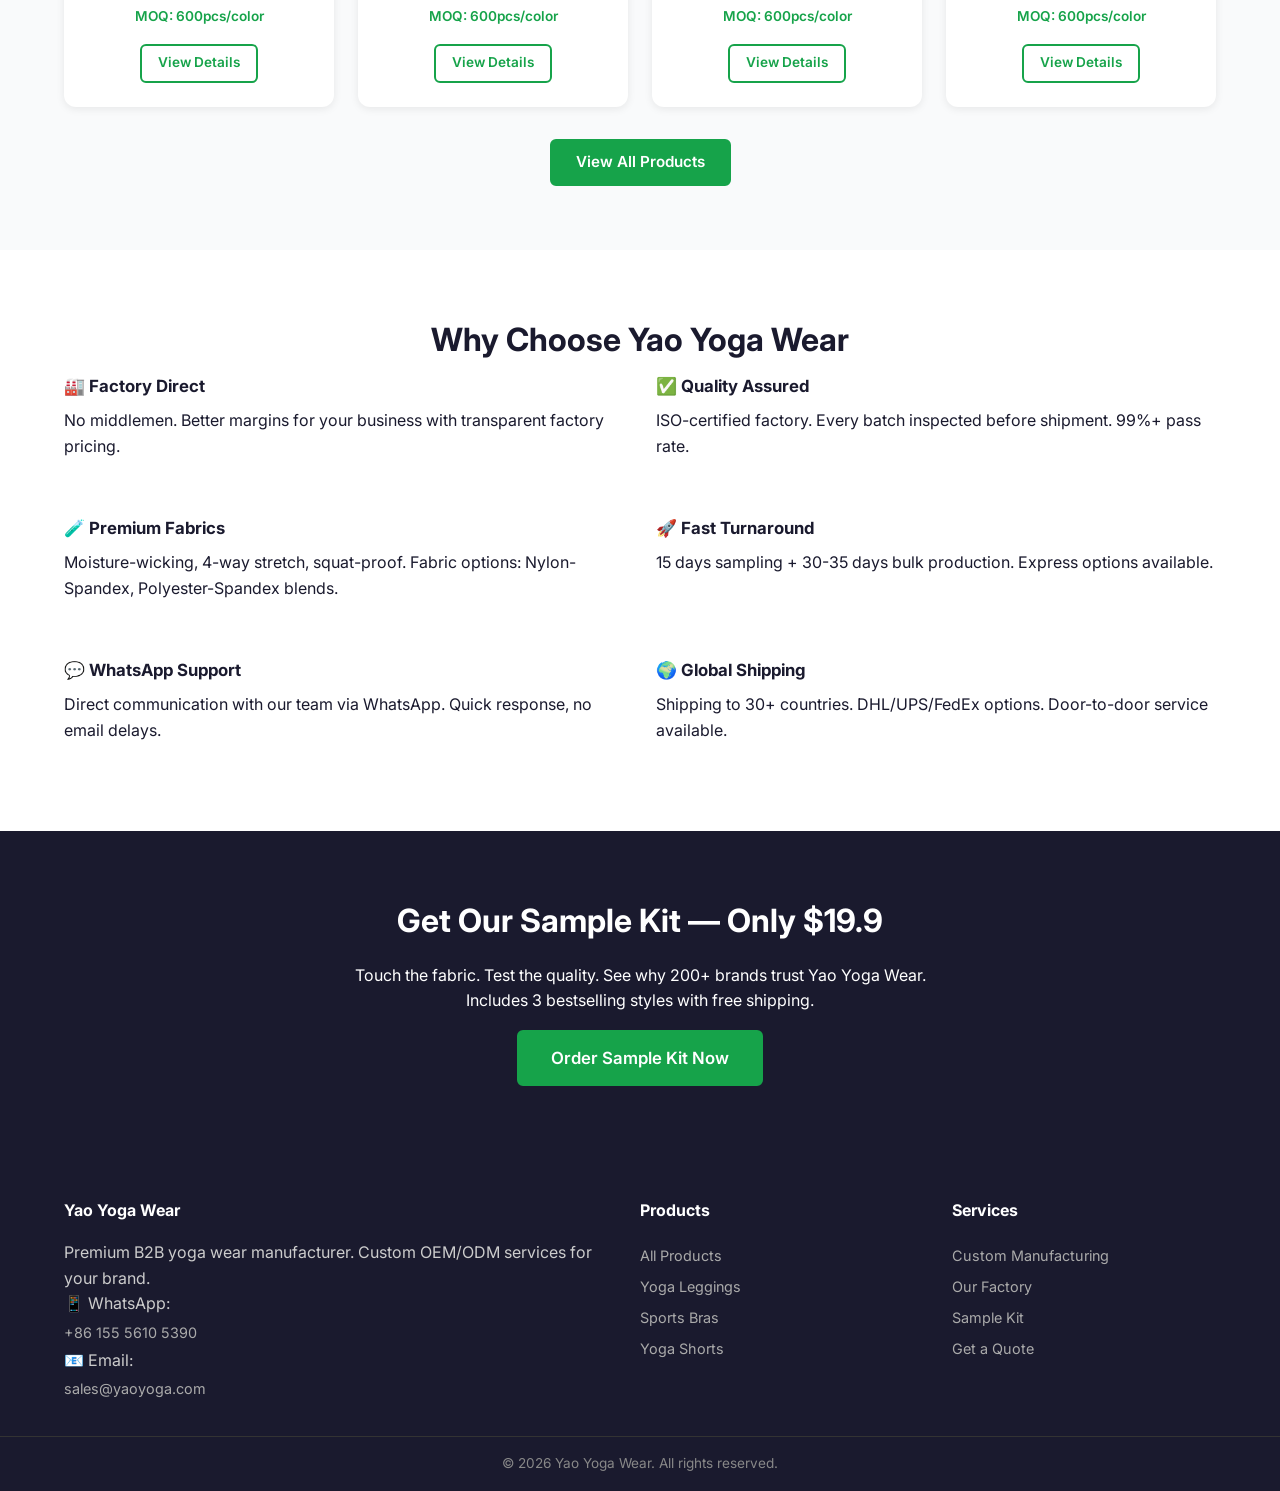
==== commit 838e1947: "Fix merge conflicts: remove all conflict markers from HTML/CSS files" ====
--- a/index.html
+++ b/index.html
@@ -1,19 +1,6 @@
-<<<<<<< HEAD
-﻿﻿<!DOCTYPE html>
-<html lang="en">
-<head>
-<!-- Google Tag Manager -->
-<script>(function(w,d,s,l,i){w[l]=w[l]||[];w[l].push({'gtm.start':
-new Date().getTime(),event:'gtm.js'});var f=d.getElementsByTagName(s)[0],
-j=d.createElement(s),dl=l!='dataLayer'?'&l='+l:'';j.async=true;j.src=
-'https://www.googletagmanager.com/gtm.js?id='+i+dl;f.parentNode.insertBefore(j,f);
-})(window,document,'script','dataLayer','GTM-W7PPB2CG');</script>
-<!-- End Google Tag Manager -->
-=======
 ﻿<!DOCTYPE html>
 <html lang="en">
 <head>
->>>>>>> 1354bbbcedaad6e5185b443e4e23e6e4d3b72168
   <meta charset="UTF-8">
   <meta name="viewport" content="width=device-width, initial-scale=1.0">
   <title>Yao Yoga Wear — B2B Yoga Wear Manufacturer | Custom Yoga Clothing Factory</title>
@@ -23,13 +10,6 @@
   <link href="https://fonts.googleapis.com/css2?family=Inter:wght@400;500;600;700&display=swap" rel="stylesheet">
 </head>
 <body>
-<<<<<<< HEAD
-<!-- Google Tag Manager (noscript) -->
-<noscript><iframe src="https://www.googletagmanager.com/ns.html?id=GTM-W7PPB2CG"
-height="0" width="0" style="display:none;visibility:hidden"></iframe></noscript>
-<!-- End Google Tag Manager (noscript) -->
-=======
->>>>>>> 1354bbbcedaad6e5185b443e4e23e6e4d3b72168
 
 <!-- Header -->
 <header class="header">
@@ -173,11 +153,7 @@
       <h4>Yao Yoga Wear</h4>
       <p>Premium B2B yoga wear manufacturer. Custom OEM/ODM services for your brand.</p>
       <p>📱 WhatsApp: <a href="https://wa.me/8615556105390">+86 155 5610 5390</a></p>
-<<<<<<< HEAD
-      <p>📧 Email: <a href="mailto:sales@yogaoem.com">sales@yogaoem.com</a></p>
-=======
       <p>📧 Email: <a href="mailto:sales@yaoyoga.com">sales@yaoyoga.com</a></p>
->>>>>>> 1354bbbcedaad6e5185b443e4e23e6e4d3b72168
     </div>
     <div class="footer-col">
       <h4>Products</h4>
@@ -202,19 +178,9 @@
 </footer>
 
 <!-- WhatsApp Float Button -->
-<<<<<<< HEAD
-<a href="https://wa.me/8615556105390" class="wa-float" target="_blank" title="Chat on WhatsApp" aria-label="Chat on WhatsApp">
-  <svg viewBox="0 0 24 24" xmlns="http://www.w3.org/2000/svg">
-    <path d="M17.472 14.382c-.297-.149-1.758-.867-2.03-.967-.273-.099-.471-.148-.67.15-.197.297-.767.966-.94 1.164-.173.199-.347.223-.644.075-.297-.15-1.255-.463-2.39-1.475-.883-.788-1.48-1.761-1.653-2.059-.173-.297-.018-.458.13-.606.134-.133.298-.347.446-.52.149-.174.198-.298.298-.497.099-.198.05-.371-.025-.52-.075-.149-.669-1.612-.916-2.207-.242-.579-.487-.5-.669-.51-.173-.008-.371-.01-.57-.01-.198 0-.52.074-.792.372-.272.297-1.04 1.016-1.04 2.479 0 1.462 1.065 2.875 1.213 3.074.149.198 2.096 3.2 5.077 4.487.709.306 1.262.489 1.694.625.712.227 1.36.195 1.871.118.571-.085 1.758-.719 2.006-1.413.248-.694.248-1.289.173-1.413-.074-.124-.272-.198-.57-.347m-5.421 7.403h-.004a9.87 9.87 0 01-5.031-1.378l-.361-.214-3.741.982.998-3.648-.235-.374a9.86 9.86 0 01-1.51-5.26c.001-5.45 4.436-9.884 9.888-9.884 2.64 0 5.122 1.03 6.988 2.898a9.825 9.825 0 012.893 6.994c-.003 5.45-4.437 9.884-9.885 9.884m8.413-18.297A11.815 11.815 0 0012.05 0C5.495 0 .16 5.335.157 11.892c0 2.096.547 4.142 1.588 5.945L.057 24l6.305-1.654a11.862 11.862 0 005.683 1.448h.005c6.554 0 11.89-5.335 11.893-11.893a11.821 11.821 0 00-3.48-8.413z"/>
-  </svg>
-</a>
-
-<script defer src="https://static.cloudflareinsights.com/beacon.min.js/v833ccba57c9e4d2798f2e76cebdd09a11778172276447" integrity="sha512-57MDmcccJXYtNnH+ZiBwzC4jb2rvgVCEokYN+L/nLlmO8rfYT/gIpW2A569iJ/3b+0UEasghjuZH/ma3wIs/EQ==" data-cf-beacon='{"version":"2024.11.0","token":"2a1c7ff58c50482998e454e05c295232","r":1,"server_timing":{"name":{"cfCacheStatus":true,"cfEdge":true,"cfExtPri":true,"cfL4":true,"cfOrigin":true,"cfSpeedBrain":true},"location_startswith":null}}' crossorigin="anonymous"></script>
-=======
 <a href="https://wa.me/8615556105390" class="wa-float" target="_blank" title="Chat on WhatsApp">
   <img src="/whatsapp-icon.jpg" alt="Chat on WhatsApp">
 </a>
 
->>>>>>> 1354bbbcedaad6e5185b443e4e23e6e4d3b72168
 </body>
 </html>
--- a/css/style.css
+++ b/css/style.css
@@ -1,8 +1,4 @@
-<<<<<<< HEAD
-﻿/* ===== Yao Yoga Wear — Global Styles ===== */
-=======
 /* ===== Yao Yoga Wear — Global Styles ===== */
->>>>>>> 1354bbbcedaad6e5185b443e4e23e6e4d3b72168
 *, *::before, *::after { box-sizing: border-box; margin: 0; padding: 0; }
 html { scroll-behavior: smooth; }
 body { font-family: 'Inter', -apple-system, BlinkMacSystemFont, sans-serif; color: #1a1a2e; background: #fff; line-height: 1.6; }
@@ -88,54 +84,12 @@
 .footer-col a:hover { color: #16a34a; }
 .footer-bottom { border-top: 1px solid #333; padding: 1rem 0; text-align: center; font-size: 0.85rem; color: #888; }
 
-<<<<<<< HEAD
-/* WhatsApp Float Button - Right Center */
-.wa-float {
-  position: fixed;
-  top: 50%;
-  right: 24px;
-  transform: translateY(-50%);
-  width: 60px;
-  height: 60px;
-  background: #25D366;
-  border-radius: 50%;
-  display: flex;
-  align-items: center;
-  justify-content: center;
-  z-index: 9999;
-  box-shadow: 0 4px 16px rgba(37, 211, 102, 0.4);
-  transition: all 0.3s ease;
-  animation: wa-pulse 2s infinite;
-}
-.wa-float:hover {
-  transform: translateY(-50%) scale(1.1);
-  box-shadow: 0 6px 24px rgba(37, 211, 102, 0.6);
-}
-.wa-float svg {
-  width: 36px;
-  height: 36px;
-  fill: #fff;
-}
-.wa-float img {
-  width: 36px;
-  height: 36px;
-  object-fit: contain;
-}
-@keyframes wa-pulse {
-  0%, 100% { box-shadow: 0 4px 16px rgba(37, 211, 102, 0.4); }
-  50% { box-shadow: 0 4px 24px rgba(37, 211, 102, 0.8); }
-}
-@media (max-width: 600px) {
-  .wa-float { width: 54px; height: 54px; right: 16px; }
-  .wa-float svg, .wa-float img { width: 32px; height: 32px; }
-=======
 /* WhatsApp Float - Right Center */
 .wa-float { position: fixed; top: 50%; right: 16px; transform: translateY(-50%); background: transparent; width: 60px; height: 60px; border-radius: 50%; display: flex; align-items: center; justify-content: center; z-index: 999; transition: transform .2s; box-shadow: 0 4px 12px rgba(0,0,0,.25); }
 .wa-float:hover { transform: translateY(-50%) scale(1.1); }
 .wa-float img { width: 100%; height: 100%; border-radius: 50%; object-fit: cover; }
 @media (max-width: 600px) {
   .wa-float { width: 52px; height: 52px; right: 12px; }
->>>>>>> 1354bbbcedaad6e5185b443e4e23e6e4d3b72168
 }
 
 /* Mobile Optimization */
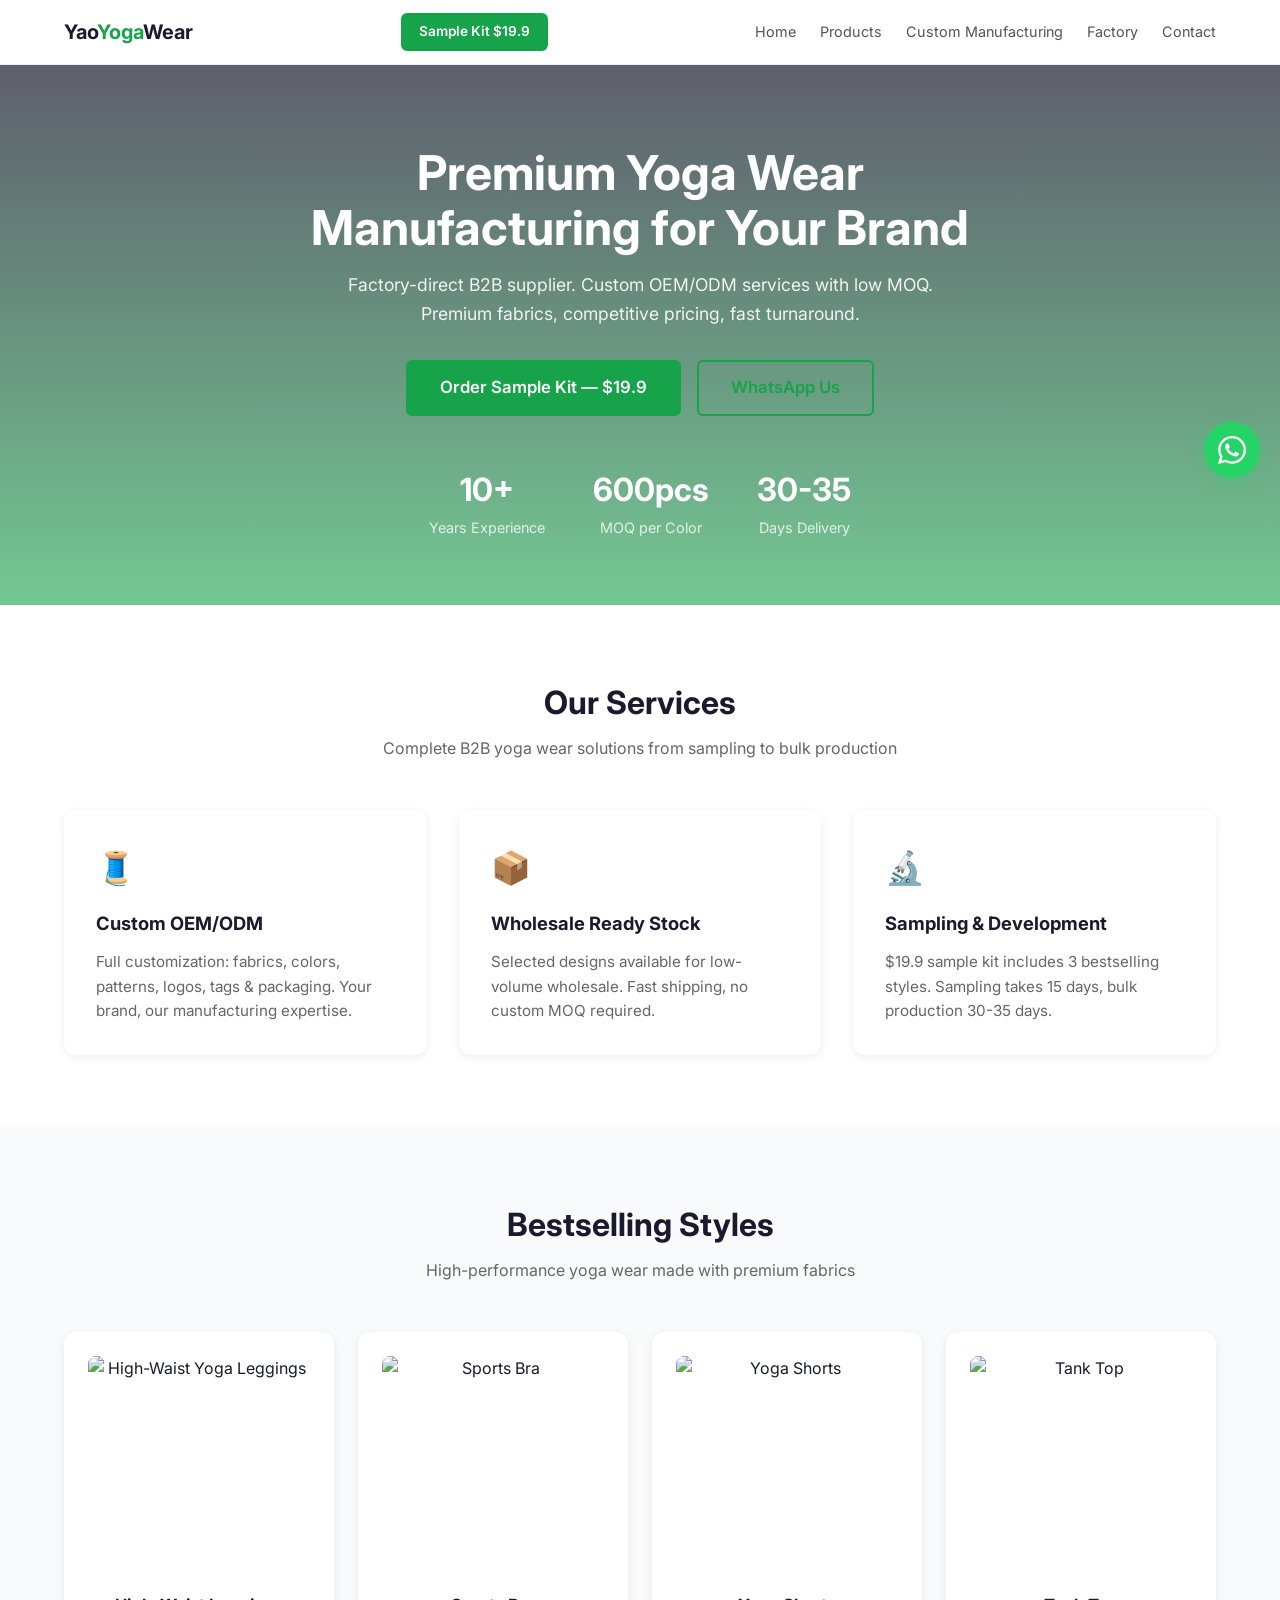
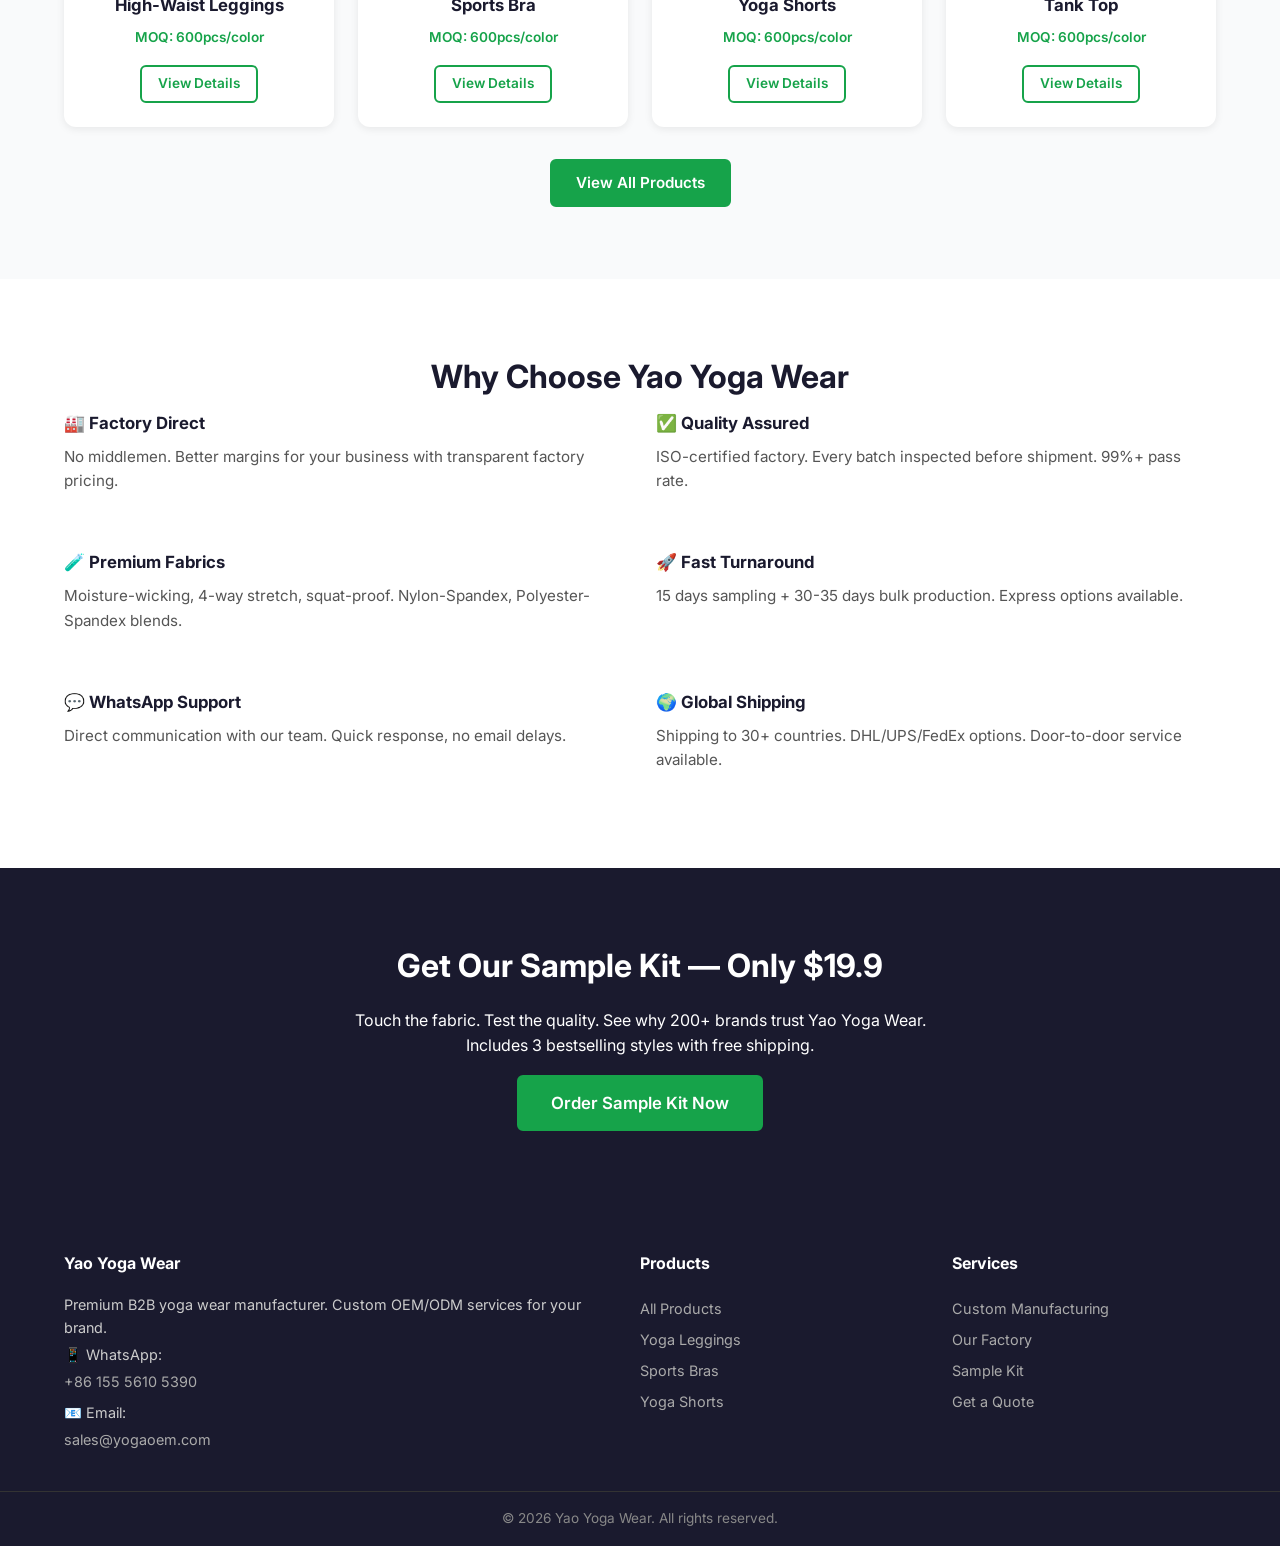
==== commit 306d8170: "Responsive overhaul: unified header/footer, mobile nav with overlay, 3-tier breakpoints (1024/768/48" ====
--- a/index.html
+++ b/index.html
@@ -1,4 +1,4 @@
-﻿<!DOCTYPE html>
+<!DOCTYPE html>
 <html lang="en">
 <head>
   <meta charset="UTF-8">
@@ -6,6 +6,7 @@
   <title>Yao Yoga Wear — B2B Yoga Wear Manufacturer | Custom Yoga Clothing Factory</title>
   <meta name="description" content="Yao Yoga Wear — Leading B2B yoga wear manufacturer. Custom yoga leggings, sports bras & OEM/ODM services. MOQ 600pcs. Factory-direct pricing. Get your free sample kit today.">
   <link rel="stylesheet" href="css/style.css">
+  <link rel="icon" type="image/svg+xml" href="/favicon.svg">
   <link rel="preconnect" href="https://fonts.googleapis.com">
   <link href="https://fonts.googleapis.com/css2?family=Inter:wght@400;500;600;700&display=swap" rel="stylesheet">
 </head>
@@ -15,24 +16,27 @@
 <header class="header">
   <div class="container header-inner">
     <a href="/" class="logo">Yao<span>Yoga</span>Wear</a>
+    <span class="header-cta"><a href="/sample-kit.html" class="btn btn-primary btn-sm">Sample Kit $19.9</a></span>
     <nav class="nav" id="mainNav">
+      <a href="/">Home</a>
       <a href="/products/">Products</a>
       <a href="/custom-manufacturing.html">Custom Manufacturing</a>
       <a href="/factory.html">Factory</a>
       <a href="/contact.html">Contact</a>
     </nav>
-    <a href="/sample-kit.html" class="btn btn-primary btn-sm">Get Sample Kit $19.9</a>
-    <button class="mobile-toggle" onclick="document.getElementById('mainNav').classList.toggle('open')">☰</button>
+    <button class="mobile-toggle" id="navToggle" aria-label="Toggle navigation">☰</button>
   </div>
 </header>
+<div class="nav-overlay" id="navOverlay"></div>
 
 <!-- Hero -->
 <section class="hero" style="background:linear-gradient(rgba(26,26,46,0.7),rgba(22,163,74,0.6)),url('https://images.unsplash.com/photo-1544367567-0f2fcb009e0b?w=1400&h=700&fit=crop') center/cover no-repeat;">
+  <div class="container">
     <h1>Premium Yoga Wear<br>Manufacturing for Your Brand</h1>
     <p class="hero-sub">Factory-direct B2B supplier. Custom OEM/ODM services with low MOQ. Premium fabrics, competitive pricing, fast turnaround.</p>
     <div class="hero-actions">
       <a href="/sample-kit.html" class="btn btn-primary btn-lg">Order Sample Kit — $19.9</a>
-      <a href="https://wa.me/8615556105390" class="btn btn-outline btn-lg" target="_blank">WhatsApp Us</a>
+      <a href="https://wa.me/8615556105390" class="btn btn-outline btn-lg" target="_blank" rel="noopener">WhatsApp Us</a>
     </div>
     <div class="hero-stats">
       <div class="stat"><strong>10+</strong><span>Years Experience</span></div>
@@ -74,31 +78,31 @@
     <p class="section-desc">High-performance yoga wear made with premium fabrics</p>
     <div class="grid-4">
       <div class="product-card">
-        <img src="https://images.unsplash.com/photo-1506629082955-511b1aa562c8?w=400&h=400&fit=crop" alt="High-Waist Yoga Leggings" class="product-img" loading="lazy">
+        <img src="https://images.unsplash.com/photo-1506629082955-511b1aa562c8?w=400&h=400&fit=crop" alt="High-Waist Yoga Leggings" class="product-img" loading="lazy" width="400" height="400">
         <h4>High-Waist Leggings</h4>
         <p class="product-moq">MOQ: 600pcs/color</p>
         <a href="/products/leggings.html" class="btn btn-outline btn-sm">View Details</a>
       </div>
       <div class="product-card">
-        <img src="https://images.unsplash.com/photo-1571019613454-1cb2f99b2d8b?w=400&h=400&fit=crop" alt="Sports Bra" class="product-img" loading="lazy">
+        <img src="https://images.unsplash.com/photo-1571019613454-1cb2f99b2d8b?w=400&h=400&fit=crop" alt="Sports Bra" class="product-img" loading="lazy" width="400" height="400">
         <h4>Sports Bra</h4>
         <p class="product-moq">MOQ: 600pcs/color</p>
-        <a href="/products/" class="btn btn-outline btn-sm">View Details</a>
+        <a href="/products/sports-bras.html" class="btn btn-outline btn-sm">View Details</a>
       </div>
       <div class="product-card">
-        <img src="https://images.unsplash.com/photo-1518310383802-640c2de311b2?w=400&h=400&fit=crop" alt="Yoga Shorts" class="product-img" loading="lazy">
+        <img src="https://images.unsplash.com/photo-1518310383802-640c2de311b2?w=400&h=400&fit=crop" alt="Yoga Shorts" class="product-img" loading="lazy" width="400" height="400">
         <h4>Yoga Shorts</h4>
         <p class="product-moq">MOQ: 600pcs/color</p>
-        <a href="/products/" class="btn btn-outline btn-sm">View Details</a>
+        <a href="/products/yoga-shorts.html" class="btn btn-outline btn-sm">View Details</a>
       </div>
       <div class="product-card">
-        <img src="https://images.unsplash.com/photo-1574180045827-681f8a1a9622?w=400&h=400&fit=crop" alt="Tank Top" class="product-img" loading="lazy">
+        <img src="https://images.unsplash.com/photo-1574180045827-681f8a1a9622?w=400&h=400&fit=crop" alt="Tank Top" class="product-img" loading="lazy" width="400" height="400">
         <h4>Tank Top</h4>
         <p class="product-moq">MOQ: 600pcs/color</p>
         <a href="/products/" class="btn btn-outline btn-sm">View Details</a>
       </div>
     </div>
-    <div style="text-align:center;margin-top:2rem;">
+    <div class="text-center mt-2">
       <a href="/products/" class="btn btn-primary">View All Products</a>
     </div>
   </div>
@@ -109,37 +113,19 @@
   <div class="container">
     <h2 class="section-title">Why Choose Yao Yoga Wear</h2>
     <div class="grid-2">
-      <div class="feature">
-        <h4>🏭 Factory Direct</h4>
-        <p>No middlemen. Better margins for your business with transparent factory pricing.</p>
-      </div>
-      <div class="feature">
-        <h4>✅ Quality Assured</h4>
-        <p>ISO-certified factory. Every batch inspected before shipment. 99%+ pass rate.</p>
-      </div>
-      <div class="feature">
-        <h4>🧪 Premium Fabrics</h4>
-        <p>Moisture-wicking, 4-way stretch, squat-proof. Fabric options: Nylon-Spandex, Polyester-Spandex blends.</p>
-      </div>
-      <div class="feature">
-        <h4>🚀 Fast Turnaround</h4>
-        <p>15 days sampling + 30-35 days bulk production. Express options available.</p>
-      </div>
-      <div class="feature">
-        <h4>💬 WhatsApp Support</h4>
-        <p>Direct communication with our team via WhatsApp. Quick response, no email delays.</p>
-      </div>
-      <div class="feature">
-        <h4>🌍 Global Shipping</h4>
-        <p>Shipping to 30+ countries. DHL/UPS/FedEx options. Door-to-door service available.</p>
-      </div>
+      <div class="feature"><h4>🏭 Factory Direct</h4><p>No middlemen. Better margins for your business with transparent factory pricing.</p></div>
+      <div class="feature"><h4>✅ Quality Assured</h4><p>ISO-certified factory. Every batch inspected before shipment. 99%+ pass rate.</p></div>
+      <div class="feature"><h4>🧪 Premium Fabrics</h4><p>Moisture-wicking, 4-way stretch, squat-proof. Nylon-Spandex, Polyester-Spandex blends.</p></div>
+      <div class="feature"><h4>🚀 Fast Turnaround</h4><p>15 days sampling + 30-35 days bulk production. Express options available.</p></div>
+      <div class="feature"><h4>💬 WhatsApp Support</h4><p>Direct communication with our team. Quick response, no email delays.</p></div>
+      <div class="feature"><h4>🌍 Global Shipping</h4><p>Shipping to 30+ countries. DHL/UPS/FedEx options. Door-to-door service available.</p></div>
     </div>
   </div>
 </section>
 
 <!-- Sample Kit CTA -->
 <section class="section section-cta">
-  <div class="container" style="text-align:center;">
+  <div class="container text-center">
     <h2>Get Our Sample Kit — Only $19.9</h2>
     <p style="max-width:600px;margin:1rem auto;">Touch the fabric. Test the quality. See why 200+ brands trust Yao Yoga Wear. Includes 3 bestselling styles with free shipping.</p>
     <a href="/sample-kit.html" class="btn btn-primary btn-lg">Order Sample Kit Now</a>
@@ -153,14 +139,14 @@
       <h4>Yao Yoga Wear</h4>
       <p>Premium B2B yoga wear manufacturer. Custom OEM/ODM services for your brand.</p>
       <p>📱 WhatsApp: <a href="https://wa.me/8615556105390">+86 155 5610 5390</a></p>
-      <p>📧 Email: <a href="mailto:sales@yaoyoga.com">sales@yaoyoga.com</a></p>
+      <p>📧 Email: <a href="mailto:sales@yogaoem.com">sales@yogaoem.com</a></p>
     </div>
     <div class="footer-col">
       <h4>Products</h4>
       <a href="/products/">All Products</a>
       <a href="/products/leggings.html">Yoga Leggings</a>
-      <a href="/products/">Sports Bras</a>
-      <a href="/products/">Yoga Shorts</a>
+      <a href="/products/sports-bras.html">Sports Bras</a>
+      <a href="/products/yoga-shorts.html">Yoga Shorts</a>
     </div>
     <div class="footer-col">
       <h4>Services</h4>
@@ -171,16 +157,30 @@
     </div>
   </div>
   <div class="footer-bottom">
-    <div class="container">
-      <p>&copy; 2026 Yao Yoga Wear. All rights reserved.</p>
-    </div>
+    <div class="container"><p>&copy; 2026 Yao Yoga Wear. All rights reserved.</p></div>
   </div>
 </footer>
 
 <!-- WhatsApp Float Button -->
-<a href="https://wa.me/8615556105390" class="wa-float" target="_blank" title="Chat on WhatsApp">
-  <img src="/whatsapp-icon.jpg" alt="Chat on WhatsApp">
+<a href="https://wa.me/8615556105390" class="wa-float" target="_blank" rel="noopener" title="Chat on WhatsApp" aria-label="Chat on WhatsApp">
+  <svg viewBox="0 0 24 24" xmlns="http://www.w3.org/2000/svg"><path d="M17.472 14.382c-.297-.149-1.758-.867-2.03-.967-.273-.099-.471-.148-.67.15-.197.297-.767.966-.94 1.164-.173.199-.347.223-.644.075-.297-.15-1.255-.463-2.39-1.475-.883-.788-1.48-1.761-1.653-2.059-.173-.297-.018-.458.13-.606.134-.133.298-.347.446-.52.149-.174.198-.298.298-.497.099-.198.05-.371-.025-.52-.075-.149-.669-1.612-.916-2.207-.242-.579-.487-.5-.669-.51-.173-.008-.371-.01-.57-.01-.198 0-.52.074-.792.372-.272.297-1.04 1.016-1.04 2.479 0 1.462 1.065 2.875 1.213 3.074.149.198 2.096 3.2 5.077 4.487.709.306 1.262.489 1.694.625.712.227 1.36.195 1.871.118.571-.085 1.758-.719 2.006-1.413.248-.694.248-1.289.173-1.413-.074-.124-.272-.198-.57-.347m-5.421 7.403h-.004a9.87 9.87 0 01-5.031-1.378l-.361-.214-3.741.982.998-3.648-.235-.374a9.86 9.86 0 01-1.51-5.26c.001-5.45 4.436-9.884 9.888-9.884 2.64 0 5.122 1.03 6.988 2.898a9.825 9.825 0 012.893 6.994c-.003 5.45-4.437 9.884-9.885 9.884m8.413-18.297A11.815 11.815 0 0012.05 0C5.495 0 .16 5.335.157 11.892c0 2.096.547 4.142 1.588 5.945L.057 24l6.305-1.654a11.862 11.862 0 005.683 1.448h.005c6.554 0 11.89-5.335 11.893-11.893a11.821 11.821 0 00-3.48-8.413z"/></svg>
 </a>
 
+<!-- Mobile Nav Script -->
+<script>
+(function(){
+  var toggle=document.getElementById('navToggle');
+  var nav=document.getElementById('mainNav');
+  var overlay=document.getElementById('navOverlay');
+  function close(){nav.classList.remove('open');overlay.classList.remove('open');toggle.textContent='☰';}
+  toggle.addEventListener('click',function(){
+    var open=nav.classList.toggle('open');
+    overlay.classList.toggle('open',open);
+    toggle.textContent=open?'✕':'☰';
+  });
+  overlay.addEventListener('click',close);
+  nav.querySelectorAll('a').forEach(function(a){a.addEventListener('click',close);});
+})();
+</script>
 </body>
-</html>
+</html>
--- a/css/style.css
+++ b/css/style.css
@@ -1,149 +1,97 @@
-/* ===== Yao Yoga Wear — Global Styles ===== */
+/* ===== Yao Yoga Wear — Global Styles (Responsive Overhaul) ===== */
 *, *::before, *::after { box-sizing: border-box; margin: 0; padding: 0; }
-html { scroll-behavior: smooth; }
+html { scroll-behavior: smooth; -webkit-text-size-adjust: 100%; }
 body { font-family: 'Inter', -apple-system, BlinkMacSystemFont, sans-serif; color: #1a1a2e; background: #fff; line-height: 1.6; }
 a { text-decoration: none; color: inherit; }
-img { max-width: 100%; display: block; }
+img { max-width: 100%; height: auto; display: block; }
 .container { max-width: 1200px; margin: 0 auto; padding: 0 1.5rem; }
 
-/* Header */
+/* ===== Header ===== */
 .header { background: #fff; border-bottom: 1px solid #eee; position: sticky; top: 0; z-index: 100; }
-.header-inner { display: flex; align-items: center; justify-content: space-between; height: 64px; }
-.logo { font-size: 1.25rem; font-weight: 700; color: #1a1a2e; }
+.header-inner { display: flex; align-items: center; justify-content: space-between; height: 64px; gap: 1rem; }
+.logo { font-size: 1.25rem; font-weight: 700; color: #1a1a2e; white-space: nowrap; }
 .logo span { color: #16a34a; }
-.nav { display: flex; gap: 2rem; }
-.nav a { font-size: 0.95rem; color: #555; transition: color .2s; }
-.nav a:hover { color: #16a34a; }
-.btn { display: inline-block; padding: .6rem 1.5rem; border-radius: 6px; font-weight: 600; font-size: 0.95rem; transition: all .2s; cursor: pointer; border: 2px solid transparent; }
+.nav { display: flex; gap: 1.5rem; align-items: center; }
+.nav a { font-size: 0.9rem; color: #555; transition: color .2s; white-space: nowrap; }
+.nav a:hover, .nav a.active { color: #16a34a; }
+.header-cta { white-space: nowrap; flex-shrink: 0; }
+.btn { display: inline-block; padding: .6rem 1.5rem; border-radius: 6px; font-weight: 600; font-size: 0.95rem; transition: all .2s; cursor: pointer; border: 2px solid transparent; text-align: center; }
 .btn-primary { background: #16a34a; color: #fff; border-color: #16a34a; }
-.btn-primary:hover { background: #15803d; }
+.btn-primary:hover { background: #15803d; border-color: #15803d; }
 .btn-outline { background: transparent; color: #16a34a; border-color: #16a34a; }
 .btn-outline:hover { background: #16a34a; color: #fff; }
 .btn-sm { padding: .4rem 1rem; font-size: 0.85rem; }
 .btn-lg { padding: .8rem 2rem; font-size: 1.05rem; }
-.mobile-toggle { display: none; background: none; border: none; font-size: 1.5rem; cursor: pointer; }
-
-/* Hero */
-.hero { background: linear-gradient(135deg, #1a1a2e 0%, #16a34a 100%); color: #fff; padding: 5rem 0; text-align: center; }
-.hero h1 { font-size: 3rem; font-weight: 700; line-height: 1.2; margin-bottom: 1rem; }
-.hero-sub { font-size: 1.15rem; opacity: .9; max-width: 600px; margin: 0 auto 2rem; }
+.mobile-toggle { display: none; background: none; border: none; font-size: 1.5rem; cursor: pointer; color: #1a1a2e; padding: .25rem; line-height: 1; }
+
+/* Mobile Nav Overlay */
+.nav-overlay { display: none; position: fixed; inset: 0; background: rgba(0,0,0,.4); z-index: 99; }
+.nav-overlay.open { display: block; }
+
+/* ===== Hero ===== */
+.hero { background: linear-gradient(135deg, #1a1a2e 0%, #16a34a 100%); color: #fff; padding: 5rem 0 4rem; text-align: center; position: relative; overflow: hidden; }
+.hero h1 { font-size: 3rem; font-weight: 700; line-height: 1.15; margin-bottom: 1rem; }
+.hero-sub { font-size: 1.1rem; opacity: .9; max-width: 600px; margin: 0 auto 2rem; }
 .hero-actions { display: flex; gap: 1rem; justify-content: center; flex-wrap: wrap; margin-bottom: 3rem; }
 .hero-stats { display: flex; gap: 3rem; justify-content: center; flex-wrap: wrap; }
 .stat { text-align: center; }
 .stat strong { display: block; font-size: 2rem; }
 .stat span { font-size: 0.9rem; opacity: .8; }
 
-/* Sections */
-.section { padding: 4rem 0; }
+/* ===== Sections ===== */
+.section { padding: 4.5rem 0; }
 .section-alt { background: #f9fafb; }
 .section-title { font-size: 2rem; font-weight: 700; text-align: center; margin-bottom: .5rem; }
-.section-desc { text-align: center; color: #666; margin-bottom: 3rem; }
-
-/* Grids */
+.section-desc { text-align: center; color: #666; margin-bottom: 3rem; max-width: 600px; margin-left: auto; margin-right: auto; }
+
+/* ===== Grids ===== */
 .grid-2 { display: grid; grid-template-columns: repeat(2, 1fr); gap: 2rem; }
 .grid-3 { display: grid; grid-template-columns: repeat(3, 1fr); gap: 2rem; }
 .grid-4 { display: grid; grid-template-columns: repeat(4, 1fr); gap: 1.5rem; }
-@media (max-width: 900px) {
-  .grid-2, .grid-3, .grid-4 { grid-template-columns: 1fr 1fr; }
-}
-@media (max-width: 600px) {
-  .grid-2, .grid-3, .grid-4 { grid-template-columns: 1fr; }
-  .hero h1 { font-size: 2rem; }
-  .nav { display: none; }
-  .nav.open { display: flex; flex-direction: column; position: absolute; top: 64px; left: 0; right: 0; background: #fff; padding: 1rem; border-bottom: 1px solid #eee; }
-  .mobile-toggle { display: block; }
-}
-
-/* Cards */
-.card { background: #fff; border-radius: 12px; padding: 2rem; box-shadow: 0 2px 8px rgba(0,0,0,.08); transition: transform .2s; }
-.card:hover { transform: translateY(-4px); }
+
+/* ===== Cards ===== */
+.card { background: #fff; border-radius: 12px; padding: 2rem; box-shadow: 0 2px 8px rgba(0,0,0,.08); transition: transform .2s, box-shadow .2s; }
+.card:hover { transform: translateY(-4px); box-shadow: 0 8px 24px rgba(0,0,0,.1); }
 .card-icon { font-size: 2rem; margin-bottom: 1rem; }
 .card h3 { font-size: 1.15rem; margin-bottom: .75rem; }
 .card p { color: #666; font-size: 0.95rem; }
-
-/* Product Card */
-.product-card { background: #fff; border-radius: 12px; padding: 1.5rem; text-align: center; box-shadow: 0 2px 8px rgba(0,0,0,.08); }
-.product-img { width: 100%; height: 200px; object-fit: cover; border-radius: 8px; margin-bottom: 1rem; }
+.card h4 { font-size: 1.05rem; margin-bottom: .5rem; }
+
+/* ===== Product Card ===== */
+.product-card { background: #fff; border-radius: 12px; padding: 1.5rem; text-align: center; box-shadow: 0 2px 8px rgba(0,0,0,.08); transition: transform .2s, box-shadow .2s; }
+.product-card:hover { transform: translateY(-4px); box-shadow: 0 8px 24px rgba(0,0,0,.1); }
+.product-img { width: 100%; height: 220px; object-fit: cover; border-radius: 8px; margin-bottom: 1rem; }
 .product-card h4 { font-size: 1.05rem; margin-bottom: .5rem; }
 .product-moq { color: #16a34a; font-size: 0.85rem; font-weight: 600; margin-bottom: 1rem; }
 
-/* Feature */
+/* ===== Feature ===== */
 .feature { margin-bottom: 1.5rem; }
 .feature h4 { font-size: 1.05rem; margin-bottom: .5rem; }
-
-/* CTA Section */
+.feature p { color: #555; font-size: 0.95rem; }
+
+/* ===== CTA Section ===== */
 .section-cta { background: #1a1a2e; color: #fff; }
 .section-cta h2 { font-size: 2rem; margin-bottom: 1rem; }
-.section-cta .btn-primary { background: #16a34a; border-color: #16a34a; }
-
-/* Footer */
+
+/* ===== Footer ===== */
 .footer { background: #1a1a2e; color: #ccc; padding: 3rem 0 0; }
 .footer-inner { display: grid; grid-template-columns: 2fr 1fr 1fr; gap: 3rem; padding-bottom: 2rem; }
 .footer-col h4 { color: #fff; margin-bottom: 1rem; font-size: 1rem; }
-.footer-col a { display: block; color: #aaa; padding: .25rem 0; font-size: 0.9rem; }
+.footer-col a { display: block; color: #aaa; padding: .25rem 0; font-size: 0.9rem; transition: color .2s; }
 .footer-col a:hover { color: #16a34a; }
+.footer-col p { font-size: 0.9rem; margin-bottom: .25rem; }
 .footer-bottom { border-top: 1px solid #333; padding: 1rem 0; text-align: center; font-size: 0.85rem; color: #888; }
 
-/* WhatsApp Float - Right Center */
-.wa-float { position: fixed; top: 50%; right: 16px; transform: translateY(-50%); background: transparent; width: 60px; height: 60px; border-radius: 50%; display: flex; align-items: center; justify-content: center; z-index: 999; transition: transform .2s; box-shadow: 0 4px 12px rgba(0,0,0,.25); }
-.wa-float:hover { transform: translateY(-50%) scale(1.1); }
-.wa-float img { width: 100%; height: 100%; border-radius: 50%; object-fit: cover; }
-@media (max-width: 600px) {
-  .wa-float { width: 52px; height: 52px; right: 12px; }
-}
-
-/* Mobile Optimization */
-@media (max-width: 600px) {
-  .container { padding: 0 1rem; }
-  .header-inner { height: 56px; }
-  .logo { font-size: 1.1rem; }
-  .btn-sm { padding: .35rem .8rem; font-size: 0.8rem; }
-  .hero { padding: 3rem 0; }
-  .hero h1 { font-size: 1.75rem; line-height: 1.3; }
-  .hero-sub { font-size: 1rem; }
-  .hero-stats { gap: 1.5rem; }
-  .stat strong { font-size: 1.5rem; }
-  .section { padding: 2.5rem 0; }
-  .section-title { font-size: 1.5rem; }
-  .section-desc { font-size: 0.9rem; margin-bottom: 2rem; }
-  .card { padding: 1.5rem; }
-  .card h3 { font-size: 1rem; }
-  .card p { font-size: 0.85rem; }
-  .product-card { padding: 1rem; }
-  .product-img { height: 160px; }
-  .product-card h4 { font-size: 0.95rem; }
-  .btn-lg { padding: .7rem 1.5rem; font-size: 0.95rem; }
-  .footer { padding: 2rem 0 0; }
-  .footer-inner { grid-template-columns: 1fr; gap: 1.5rem; }
-  .footer-col h4 { font-size: 0.95rem; }
-  .footer-col a { font-size: 0.85rem; }
-  .page-hero { padding: 2rem 0; }
-  .page-hero h1 { font-size: 1.5rem; }
-  .contact-form input, .contact-form textarea, .contact-form select { padding: .6rem; font-size: 0.9rem; }
-  .info-box { padding: 1rem; }
-  .process-steps { gap: 1rem; }
-  .step { padding: 1rem; }
-  .step-num { font-size: 1.5rem; }
-  .specs-table th, .specs-table td { padding: .5rem .75rem; font-size: 0.85rem; }
-  .price-tier { padding: .75rem; font-size: 0.85rem; }
-  .feature h4 { font-size: 0.95rem; }
-  .feature p { font-size: 0.85rem; }
-  .factory-gallery { grid-template-columns: 1fr; gap: .75rem; }
-  .factory-gallery img { height: 150px; }
-}
-
-/* Tablet Optimization */
-@media (max-width: 900px) and (min-width: 601px) {
-  .hero h1 { font-size: 2.5rem; }
-  .section { padding: 3rem 0; }
-  .footer-inner { grid-template-columns: 1fr 1fr; }
-}
-
-/* Product Page */
+/* ===== WhatsApp Float — Right Side ===== */
+.wa-float { position: fixed; top: 50%; right: 20px; transform: translateY(-50%); width: 56px; height: 56px; border-radius: 50%; display: flex; align-items: center; justify-content: center; z-index: 998; transition: transform .2s, box-shadow .2s; box-shadow: 0 4px 16px rgba(37,211,102,.35); background: #25d366; }
+.wa-float:hover { transform: translateY(-50%) scale(1.1); box-shadow: 0 6px 24px rgba(37,211,102,.5); }
+.wa-float img { width: 32px; height: 32px; border-radius: 0; object-fit: contain; }
+.wa-float svg { width: 28px; height: 28px; fill: #fff; }
+
+/* ===== Product Page ===== */
 .page-hero { background: #f0fdf4; padding: 3rem 0; text-align: center; }
 .page-hero h1 { font-size: 2.2rem; margin-bottom: .5rem; }
 .product-detail { display: grid; grid-template-columns: 1fr 1fr; gap: 3rem; padding: 4rem 0; }
-@media (max-width: 800px) { .product-detail { grid-template-columns: 1fr; } }
 .specs-table { width: 100%; border-collapse: collapse; margin: 1.5rem 0; }
 .specs-table th, .specs-table td { padding: .75rem 1rem; border-bottom: 1px solid #eee; text-align: left; }
 .specs-table th { width: 140px; color: #666; font-weight: 500; }
@@ -151,22 +99,218 @@
 .price-tier .qty { font-weight: 600; }
 .price-tier .price { color: #16a34a; font-weight: 700; }
 
-/* Contact Page */
+/* ===== Contact Page ===== */
 .contact-grid { display: grid; grid-template-columns: 1fr 1fr; gap: 3rem; padding: 4rem 0; }
-@media (max-width: 800px) { .contact-grid { grid-template-columns: 1fr; } }
-.contact-form input, .contact-form textarea, .contact-form select { width: 100%; padding: .75rem; margin-bottom: 1rem; border: 1px solid #ddd; border-radius: 6px; font-family: inherit; font-size: 0.95rem; }
+.contact-form input, .contact-form textarea, .contact-form select { width: 100%; padding: .75rem; margin-bottom: 1rem; border: 1px solid #ddd; border-radius: 6px; font-family: inherit; font-size: 0.95rem; transition: border-color .2s; }
+.contact-form input:focus, .contact-form textarea:focus, .contact-form select:focus { outline: none; border-color: #16a34a; box-shadow: 0 0 0 3px rgba(22,163,74,.1); }
 .contact-form textarea { min-height: 120px; resize: vertical; }
 .info-box { background: #f0fdf4; padding: 1.5rem; border-radius: 8px; margin-bottom: 1rem; }
 .info-box h4 { margin-bottom: .5rem; }
 
-/* Factory Page */
+/* ===== Factory Page ===== */
 .factory-gallery { display: grid; grid-template-columns: repeat(3, 1fr); gap: 1rem; margin: 2rem 0; }
-.factory-gallery .placeholder { background: #eee; border-radius: 8px; height: 180px; display: flex; align-items: center; justify-content: center; font-size: 3rem; }
-@media (max-width: 700px) { .factory-gallery { grid-template-columns: 1fr 1fr; } }
-
-/* Custom Manufacturing */
+.factory-gallery img { width: 100%; height: 200px; object-fit: cover; border-radius: 8px; }
+
+/* ===== Custom Manufacturing ===== */
 .process-steps { display: grid; grid-template-columns: repeat(4, 1fr); gap: 1.5rem; margin: 2rem 0; }
-.step { text-align: center; padding: 1.5rem; background: #f0fdf4; border-radius: 12px; }
+.step { text-align: center; padding: 1.5rem; background: #f0fdf4; border-radius: 12px; transition: transform .2s; }
+.step:hover { transform: translateY(-2px); }
 .step-num { font-size: 2rem; font-weight: 700; color: #16a34a; }
-@media (max-width: 800px) { .process-steps { grid-template-columns: 1fr 1fr; } }
-@media (max-width: 500px) { .process-steps { grid-template-columns: 1fr; } }
+
+/* ===== Sample Kit Page ===== */
+.sample-kit { text-align: center; }
+.sample-kit .price { font-size: 3rem; font-weight: 700; color: #16a34a; margin: 1rem 0; }
+
+/* ====================================================
+   RESPONSIVE BREAKPOINTS
+   ==================================================== */
+
+/* --- Large Tablets & Small Desktops (1024px and below) --- */
+@media (max-width: 1024px) {
+  .container { padding: 0 1.25rem; }
+  .hero h1 { font-size: 2.5rem; }
+  .hero { padding: 4rem 0 3rem; }
+  .section { padding: 3.5rem 0; }
+  .section-title { font-size: 1.75rem; }
+  .nav { gap: 1.25rem; }
+  .grid-4 { grid-template-columns: repeat(2, 1fr); gap: 1.5rem; }
+  .footer-inner { grid-template-columns: 1fr 1fr; gap: 2rem; }
+  .process-steps { grid-template-columns: repeat(2, 1fr); }
+}
+
+/* --- Tablets (768px and below) --- */
+@media (max-width: 768px) {
+  .container { padding: 0 1rem; }
+  .header-inner { height: 60px; }
+
+  /* Mobile Navigation */
+  .mobile-toggle { display: block; order: 3; }
+  .nav { 
+    display: none; 
+    position: fixed; 
+    top: 60px; left: 0; right: 0; bottom: 0;
+    background: #fff; 
+    flex-direction: column; 
+    align-items: stretch; 
+    padding: 1rem; 
+    gap: 0; 
+    z-index: 100; 
+    overflow-y: auto;
+    box-shadow: 0 4px 12px rgba(0,0,0,.1);
+  }
+  .nav.open { display: flex; }
+  .nav a { 
+    padding: .85rem 1rem; 
+    font-size: 1rem; 
+    border-bottom: 1px solid #f0f0f0; 
+  }
+  .header-cta { order: 2; }
+  .header-cta .btn-sm { padding: .35rem .75rem; font-size: 0.8rem; }
+
+  /* Hero */
+  .hero { padding: 3rem 0 2.5rem; }
+  .hero h1 { font-size: 2rem; line-height: 1.25; }
+  .hero-sub { font-size: 1rem; }
+  .hero-stats { gap: 2rem; }
+  .stat strong { font-size: 1.6rem; }
+
+  /* Grids */
+  .grid-2 { grid-template-columns: 1fr; gap: 1.5rem; }
+  .grid-3 { grid-template-columns: 1fr 1fr; gap: 1.5rem; }
+  .grid-4 { grid-template-columns: 1fr 1fr; gap: 1.25rem; }
+
+  /* Sections */
+  .section { padding: 3rem 0; }
+  .section-title { font-size: 1.5rem; }
+  .section-desc { font-size: 0.9rem; margin-bottom: 2rem; }
+
+  /* Cards */
+  .card { padding: 1.5rem; }
+
+  /* Product Detail & Contact */
+  .product-detail { grid-template-columns: 1fr; gap: 2rem; padding: 2.5rem 0; }
+  .contact-grid { grid-template-columns: 1fr; gap: 2rem; padding: 2.5rem 0; }
+
+  /* Factory Gallery */
+  .factory-gallery { grid-template-columns: repeat(2, 1fr); gap: .75rem; }
+  .factory-gallery img { height: 160px; }
+
+  /* Process Steps */
+  .process-steps { grid-template-columns: 1fr 1fr; gap: 1rem; }
+
+  /* Page Hero */
+  .page-hero { padding: 2rem 0; }
+  .page-hero h1 { font-size: 1.75rem; }
+
+  /* CTA */
+  .section-cta h2 { font-size: 1.5rem; }
+  .btn-lg { padding: .7rem 1.5rem; font-size: .95rem; }
+
+  /* WhatsApp Float */
+  .wa-float { width: 50px; height: 50px; right: 16px; }
+  .wa-float img { width: 28px; height: 28px; }
+  .wa-float svg { width: 24px; height: 24px; }
+}
+
+/* --- Mobile (480px and below) --- */
+@media (max-width: 480px) {
+  .container { padding: 0 .875rem; }
+  .header-inner { height: 56px; }
+  .logo { font-size: 1.1rem; }
+  .header-cta .btn-sm { padding: .3rem .6rem; font-size: 0.75rem; }
+
+  /* Hero */
+  .hero { padding: 2.5rem 0 2rem; }
+  .hero h1 { font-size: 1.6rem; line-height: 1.3; }
+  .hero-sub { font-size: 0.9rem; margin-bottom: 1.5rem; }
+  .hero-actions { gap: .75rem; }
+  .hero-actions .btn { width: 100%; max-width: 280px; }
+  .hero-stats { gap: 1.5rem; }
+  .stat strong { font-size: 1.4rem; }
+  .stat span { font-size: 0.8rem; }
+
+  /* Grids — all single column */
+  .grid-2, .grid-3, .grid-4 { grid-template-columns: 1fr; gap: 1rem; }
+
+  /* Sections */
+  .section { padding: 2.5rem 0; }
+  .section-title { font-size: 1.35rem; }
+
+  /* Cards */
+  .card { padding: 1.25rem; }
+  .card h3 { font-size: 1rem; }
+  .card p { font-size: 0.9rem; }
+
+  /* Product Cards */
+  .product-card { padding: 1rem; }
+  .product-img { height: 180px; }
+  .product-card h4 { font-size: 0.95rem; }
+
+  /* Process Steps */
+  .process-steps { grid-template-columns: 1fr; }
+  .step { padding: 1.25rem; }
+  .step-num { font-size: 1.5rem; }
+
+  /* Factory Gallery */
+  .factory-gallery { grid-template-columns: 1fr; }
+  .factory-gallery img { height: 180px; }
+
+  /* Page Hero */
+  .page-hero { padding: 1.5rem 0; }
+  .page-hero h1 { font-size: 1.4rem; }
+
+  /* Contact Form */
+  .contact-form input, .contact-form textarea, .contact-form select { padding: .65rem; font-size: 0.9rem; }
+
+  /* Specs Table */
+  .specs-table th, .specs-table td { padding: .5rem .75rem; font-size: 0.85rem; }
+  .specs-table th { width: 110px; }
+  .price-tier { padding: .75rem; font-size: 0.9rem; flex-wrap: wrap; gap: .25rem; }
+
+  /* Footer */
+  .footer { padding: 2rem 0 0; }
+  .footer-inner { grid-template-columns: 1fr; gap: 1.5rem; }
+  .footer-col h4 { font-size: 0.95rem; }
+  .footer-col a { font-size: 0.85rem; }
+  .footer-bottom { font-size: 0.8rem; }
+
+  /* CTA */
+  .section-cta h2 { font-size: 1.25rem; }
+
+  /* WhatsApp */
+  .wa-float { width: 48px; height: 48px; right: 12px; }
+  .wa-float img { width: 26px; height: 26px; }
+  .wa-float svg { width: 22px; height: 22px; }
+}
+
+/* ===== Utility Classes ===== */
+.text-center { text-align: center; }
+.mt-2 { margin-top: 2rem; }
+.mb-1 { margin-bottom: 1rem; }
+.gap-1 { gap: 1rem; }
+.flex-wrap { flex-wrap: wrap; }
+
+/* ===== Smooth Transitions for All Interactive Elements ===== */
+a, button, input, select, textarea { transition: all .2s ease; }
+
+/* ===== Touch-Friendly Targets (min 44px for mobile) ===== */
+@media (max-width: 768px) {
+  .nav a { min-height: 44px; display: flex; align-items: center; }
+  .btn { min-height: 44px; display: inline-flex; align-items: center; justify-content: center; }
+  .footer-col a { min-height: 36px; display: flex; align-items: center; }
+}
+
+/* ===== Landscape Phone Adjustment ===== */
+@media (max-width: 768px) and (orientation: landscape) {
+  .hero { padding: 2rem 0 1.5rem; }
+  .hero h1 { font-size: 1.5rem; }
+  .nav { top: 56px; }
+}
+
+/* ===== Print Styles ===== */
+@media print {
+  .header, .wa-float, .hero-actions, .nav-overlay { display: none; }
+  .hero { background: #f0fdf4 !important; color: #1a1a2e !important; padding: 1rem 0; }
+  .section { padding: 1rem 0; }
+  .card { box-shadow: none; border: 1px solid #ddd; }
+}
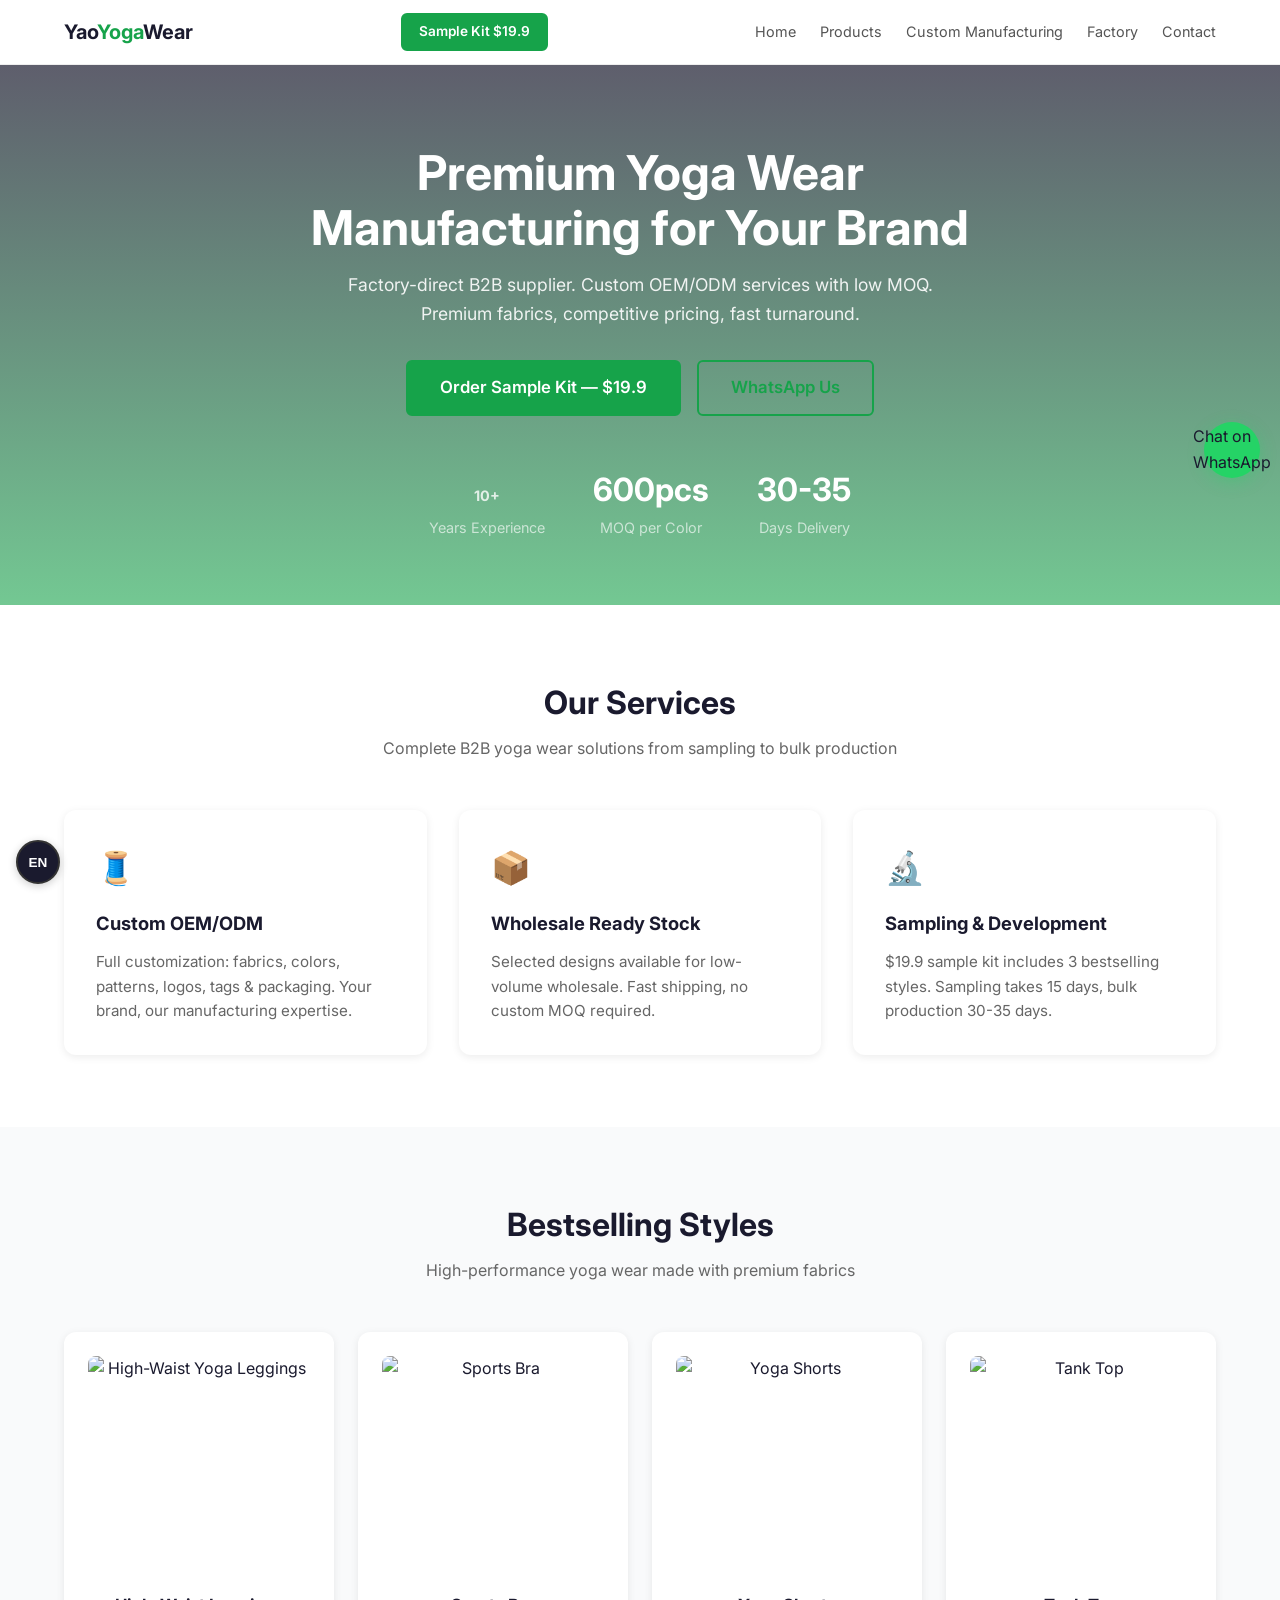
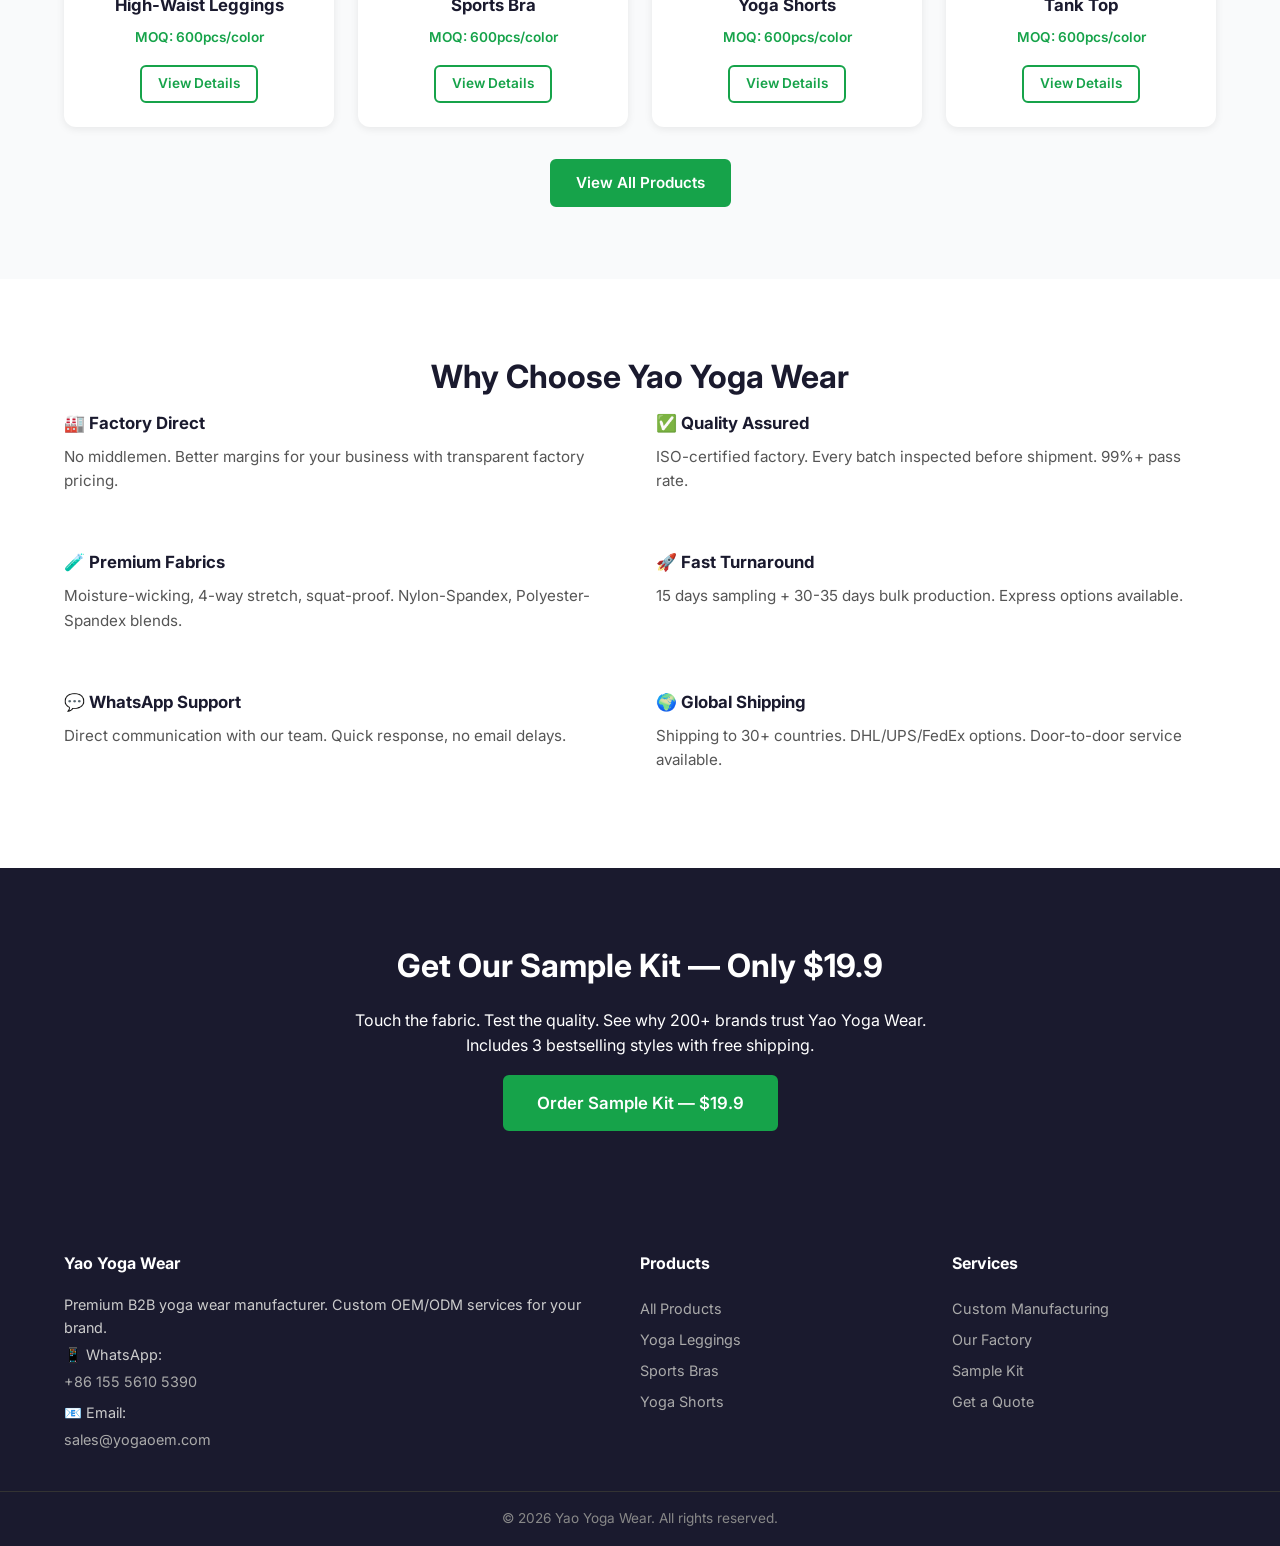
==== commit 10442e17: "feat: add Spanish (es) and Portuguese (pt) i18n support - Created js/i18n.js with full EN/ES/PT tran" ====
--- a/index.html
+++ b/index.html
@@ -9,6 +9,7 @@
   <link rel="icon" type="image/svg+xml" href="/favicon.svg">
   <link rel="preconnect" href="https://fonts.googleapis.com">
   <link href="https://fonts.googleapis.com/css2?family=Inter:wght@400;500;600;700&display=swap" rel="stylesheet">
+<link rel="preload" href="/js/i18n.js" as="script">
 </head>
 <body>
 
@@ -16,13 +17,13 @@
 <header class="header">
   <div class="container header-inner">
     <a href="/" class="logo">Yao<span>Yoga</span>Wear</a>
-    <span class="header-cta"><a href="/sample-kit.html" class="btn btn-primary btn-sm">Sample Kit $19.9</a></span>
+    <span class="header-cta"><a href="/sample-kit.html" class="btn btn-primary btn-sm" data-i18n="nav.sampleKit" data-i18n="footer.sampleKit">Sample Kit</a></span>
     <nav class="nav" id="mainNav">
-      <a href="/">Home</a>
-      <a href="/products/">Products</a>
-      <a href="/custom-manufacturing.html">Custom Manufacturing</a>
-      <a href="/factory.html">Factory</a>
-      <a href="/contact.html">Contact</a>
+      <a href="/" data-i18n="nav.home">Home</a>
+      <a href="/products/" data-i18n="nav.products">Products</a>
+      <a href="/custom-manufacturing.html" data-i18n="nav.custom" data-i18n="footer.customMfg">Custom Manufacturing</a>
+      <a href="/factory.html" data-i18n="nav.factory">Factory</a>
+      <a href="/contact.html" data-i18n="nav.contact">Contact</a>
     </nav>
     <button class="mobile-toggle" id="navToggle" aria-label="Toggle navigation">☰</button>
   </div>
@@ -32,16 +33,16 @@
 <!-- Hero -->
 <section class="hero" style="background:linear-gradient(rgba(26,26,46,0.7),rgba(22,163,74,0.6)),url('https://images.unsplash.com/photo-1544367567-0f2fcb009e0b?w=1400&h=700&fit=crop') center/cover no-repeat;">
   <div class="container">
-    <h1>Premium Yoga Wear<br>Manufacturing for Your Brand</h1>
-    <p class="hero-sub">Factory-direct B2B supplier. Custom OEM/ODM services with low MOQ. Premium fabrics, competitive pricing, fast turnaround.</p>
+    <h1><span data-i18n="hero.title">Premium Yoga Wear<br>Manufacturing for Your Brand</span></h1>
+    <p class="hero-sub"><span data-i18n="hero.sub">Factory-direct B2B supplier. Custom OEM/ODM services with low MOQ. Premium fabrics, competitive pricing, fast turnaround.</span></p>
     <div class="hero-actions">
-      <a href="/sample-kit.html" class="btn btn-primary btn-lg">Order Sample Kit — $19.9</a>
-      <a href="https://wa.me/8615556105390" class="btn btn-outline btn-lg" target="_blank" rel="noopener">WhatsApp Us</a>
+      <a href="/sample-kit.html" class="btn btn-primary btn-lg" data-i18n="hero.btn.sampleKit">Order Sample Kit 鈥?$19.9</a>
+      <a href="https://wa.me/8615556105390" class="btn btn-outline btn-lg" target="_blank" rel="noopener" data-i18n="hero.btn.whatsapp">WhatsApp Us</a>
     </div>
     <div class="hero-stats">
-      <div class="stat"><strong>10+</strong><span>Years Experience</span></div>
-      <div class="stat"><strong>600pcs</strong><span>MOQ per Color</span></div>
-      <div class="stat"><strong>30-35</strong><span>Days Delivery</span></div>
+      <div class="stat"><strong><span data-i18n-html="hero.stat.val1">10+</span></strong><span><span data-i18n="hero.stat.years">Years Experience</span></span></div>
+      <div class="stat"><strong>600pcs</strong><span><span data-i18n="hero.stat.moq">MOQ per Color</span></span></div>
+      <div class="stat"><strong>30-35</strong><span><span data-i18n="hero.stat.delivery">Days Delivery</span></span></div>
     </div>
   </div>
 </section>
@@ -49,22 +50,22 @@
 <!-- Services -->
 <section class="section">
   <div class="container">
-    <h2 class="section-title">Our Services</h2>
-    <p class="section-desc">Complete B2B yoga wear solutions from sampling to bulk production</p>
+    <h2 class="section-title"><span data-i18n="services.title">Our Services</span></h2>
+    <p class="section-desc"><span data-i18n="services.desc">Complete B2B yoga wear solutions from sampling to bulk production</span></p>
     <div class="grid-3">
       <div class="card">
         <div class="card-icon">🧵</div>
-        <h3>Custom OEM/ODM</h3>
+        <h3><span data-i18n="services.oem.title">Custom OEM/ODM</span></h3>
         <p>Full customization: fabrics, colors, patterns, logos, tags & packaging. Your brand, our manufacturing expertise.</p>
       </div>
       <div class="card">
         <div class="card-icon">📦</div>
-        <h3>Wholesale Ready Stock</h3>
+        <h3><span data-i18n="services.wholesale.title">Wholesale Ready Stock</span></h3>
         <p>Selected designs available for low-volume wholesale. Fast shipping, no custom MOQ required.</p>
       </div>
       <div class="card">
         <div class="card-icon">🔬</div>
-        <h3>Sampling & Development</h3>
+        <h3><span data-i18n="services.sampling.title">Sampling & Development</span></h3>
         <p>$19.9 sample kit includes 3 bestselling styles. Sampling takes 15 days, bulk production 30-35 days.</p>
       </div>
     </div>
@@ -74,31 +75,31 @@
 <!-- Featured Products -->
 <section class="section section-alt">
   <div class="container">
-    <h2 class="section-title">Bestselling Styles</h2>
+    <h2 class="section-title"><span data-i18n="bestselling.title">Bestselling Styles</span></h2>
     <p class="section-desc">High-performance yoga wear made with premium fabrics</p>
     <div class="grid-4">
       <div class="product-card">
         <img src="https://images.unsplash.com/photo-1506629082955-511b1aa562c8?w=400&h=400&fit=crop" alt="High-Waist Yoga Leggings" class="product-img" loading="lazy" width="400" height="400">
-        <h4>High-Waist Leggings</h4>
-        <p class="product-moq">MOQ: 600pcs/color</p>
+        <h4><span data-i18n="bestselling.leggings">High-Waist Leggings</span></h4>
+        <p class="product-moq"><span data-i18n="bestselling.moq">MOQ: 600pcs/color</span></p>
         <a href="/products/leggings.html" class="btn btn-outline btn-sm">View Details</a>
       </div>
       <div class="product-card">
         <img src="https://images.unsplash.com/photo-1571019613454-1cb2f99b2d8b?w=400&h=400&fit=crop" alt="Sports Bra" class="product-img" loading="lazy" width="400" height="400">
-        <h4>Sports Bra</h4>
-        <p class="product-moq">MOQ: 600pcs/color</p>
+        <h4><span data-i18n="bestselling.sportsbra">Sports Bra</span></h4>
+        <p class="product-moq"><span data-i18n="bestselling.moq">MOQ: 600pcs/color</span></p>
         <a href="/products/sports-bras.html" class="btn btn-outline btn-sm">View Details</a>
       </div>
       <div class="product-card">
         <img src="https://images.unsplash.com/photo-1518310383802-640c2de311b2?w=400&h=400&fit=crop" alt="Yoga Shorts" class="product-img" loading="lazy" width="400" height="400">
-        <h4>Yoga Shorts</h4>
-        <p class="product-moq">MOQ: 600pcs/color</p>
+        <h4><span data-i18n="bestselling.shorts">Yoga Shorts</span></h4>
+        <p class="product-moq"><span data-i18n="bestselling.moq">MOQ: 600pcs/color</span></p>
         <a href="/products/yoga-shorts.html" class="btn btn-outline btn-sm">View Details</a>
       </div>
       <div class="product-card">
         <img src="https://images.unsplash.com/photo-1574180045827-681f8a1a9622?w=400&h=400&fit=crop" alt="Tank Top" class="product-img" loading="lazy" width="400" height="400">
-        <h4>Tank Top</h4>
-        <p class="product-moq">MOQ: 600pcs/color</p>
+        <h4><span data-i18n="bestselling.tanktop">Tank Top</span></h4>
+        <p class="product-moq"><span data-i18n="bestselling.moq">MOQ: 600pcs/color</span></p>
         <a href="/products/" class="btn btn-outline btn-sm">View Details</a>
       </div>
     </div>
@@ -111,7 +112,7 @@
 <!-- Why Choose Us -->
 <section class="section">
   <div class="container">
-    <h2 class="section-title">Why Choose Yao Yoga Wear</h2>
+    <h2 class="section-title"><span data-i18n="why.title">Why Choose Yao Yoga Wear</span></h2>
     <div class="grid-2">
       <div class="feature"><h4>🏭 Factory Direct</h4><p>No middlemen. Better margins for your business with transparent factory pricing.</p></div>
       <div class="feature"><h4>✅ Quality Assured</h4><p>ISO-certified factory. Every batch inspected before shipment. 99%+ pass rate.</p></div>
@@ -128,7 +129,7 @@
   <div class="container text-center">
     <h2>Get Our Sample Kit — Only $19.9</h2>
     <p style="max-width:600px;margin:1rem auto;">Touch the fabric. Test the quality. See why 200+ brands trust Yao Yoga Wear. Includes 3 bestselling styles with free shipping.</p>
-    <a href="/sample-kit.html" class="btn btn-primary btn-lg">Order Sample Kit Now</a>
+    <a href="/sample-kit.html" class="btn btn-primary btn-lg" data-i18n="hero.btn.sampleKit">Order Sample Kit 鈥?$19.9</a>
   </div>
 </section>
 
@@ -136,24 +137,24 @@
 <footer class="footer">
   <div class="container footer-inner">
     <div class="footer-col">
-      <h4>Yao Yoga Wear</h4>
+      <h4><span data-i18n="footer.brand">Yao Yoga Wear</span></h4>
       <p>Premium B2B yoga wear manufacturer. Custom OEM/ODM services for your brand.</p>
       <p>📱 WhatsApp: <a href="https://wa.me/8615556105390">+86 155 5610 5390</a></p>
       <p>📧 Email: <a href="mailto:sales@yogaoem.com">sales@yogaoem.com</a></p>
     </div>
     <div class="footer-col">
-      <h4>Products</h4>
-      <a href="/products/">All Products</a>
-      <a href="/products/leggings.html">Yoga Leggings</a>
-      <a href="/products/sports-bras.html">Sports Bras</a>
-      <a href="/products/yoga-shorts.html">Yoga Shorts</a>
+      <h4><span data-i18n="footer.products">Products</span></h4>
+      <a href="/products/" data-i18n="footer.allProducts">All Products</a>
+      <a href="/products/leggings.html" data-i18n="footer.leggings">Yoga Leggings</a>
+      <a href="/products/sports-bras.html" data-i18n="footer.sportsBras">Sports Bras</a>
+      <a href="/products/yoga-shorts.html" data-i18n="footer.shorts">Yoga Shorts</a>
     </div>
     <div class="footer-col">
-      <h4>Services</h4>
-      <a href="/custom-manufacturing.html">Custom Manufacturing</a>
-      <a href="/factory.html">Our Factory</a>
-      <a href="/sample-kit.html">Sample Kit</a>
-      <a href="/contact.html">Get a Quote</a>
+      <h4><span data-i18n="footer.services">Services</span></h4>
+      <a href="/custom-manufacturing.html" data-i18n="nav.custom" data-i18n="footer.customMfg">Custom Manufacturing</a>
+      <a href="/factory.html" data-i18n="footer.ourFactory">Our Factory</a>
+      <a href="/sample-kit.html" data-i18n="footer.sampleKit">Sample Kit</a>
+      <a href="/contact.html" data-i18n="footer.getQuote">Get a Quote</a>
     </div>
   </div>
   <div class="footer-bottom">
@@ -162,7 +163,7 @@
 </footer>
 
 <!-- WhatsApp Float Button -->
-<a href="https://wa.me/8615556105390" class="wa-float" target="_blank" rel="noopener" title="Chat on WhatsApp" aria-label="Chat on WhatsApp">
+<a href="https://wa.me/8615556105390" class="wa-float" target="_blank" rel="noopener" data-i18n="wa.title" title="Chat on WhatsApp" aria-label="Chat on WhatsApp">
   <svg viewBox="0 0 24 24" xmlns="http://www.w3.org/2000/svg"><path d="M17.472 14.382c-.297-.149-1.758-.867-2.03-.967-.273-.099-.471-.148-.67.15-.197.297-.767.966-.94 1.164-.173.199-.347.223-.644.075-.297-.15-1.255-.463-2.39-1.475-.883-.788-1.48-1.761-1.653-2.059-.173-.297-.018-.458.13-.606.134-.133.298-.347.446-.52.149-.174.198-.298.298-.497.099-.198.05-.371-.025-.52-.075-.149-.669-1.612-.916-2.207-.242-.579-.487-.5-.669-.51-.173-.008-.371-.01-.57-.01-.198 0-.52.074-.792.372-.272.297-1.04 1.016-1.04 2.479 0 1.462 1.065 2.875 1.213 3.074.149.198 2.096 3.2 5.077 4.487.709.306 1.262.489 1.694.625.712.227 1.36.195 1.871.118.571-.085 1.758-.719 2.006-1.413.248-.694.248-1.289.173-1.413-.074-.124-.272-.198-.57-.347m-5.421 7.403h-.004a9.87 9.87 0 01-5.031-1.378l-.361-.214-3.741.982.998-3.648-.235-.374a9.86 9.86 0 01-1.51-5.26c.001-5.45 4.436-9.884 9.888-9.884 2.64 0 5.122 1.03 6.988 2.898a9.825 9.825 0 012.893 6.994c-.003 5.45-4.437 9.884-9.885 9.884m8.413-18.297A11.815 11.815 0 0012.05 0C5.495 0 .16 5.335.157 11.892c0 2.096.547 4.142 1.588 5.945L.057 24l6.305-1.654a11.862 11.862 0 005.683 1.448h.005c6.554 0 11.89-5.335 11.893-11.893a11.821 11.821 0 00-3.48-8.413z"/></svg>
 </a>
 
@@ -182,5 +183,18 @@
   nav.querySelectorAll('a').forEach(function(a){a.addEventListener('click',close);});
 })();
 </script>
+
+<!-- Language Switcher -->
+<div class="lang-switcher" id="langSwitcher">
+  <button class="lang-toggle" onclick="document.getElementById('langSwitcher').classList.toggle('open')" data-i18n="lang.label">EN</button>
+  <div class="lang-options">
+    <button class="lang-btn" data-lang="en" onclick="window.setLang('en');document.getElementById('langSwitcher').classList.remove('open')">EN</button>
+    <button class="lang-btn" data-lang="es" onclick="window.setLang('es');document.getElementById('langSwitcher').classList.remove('open')">ES</button>
+    <button class="lang-btn" data-lang="pt" onclick="window.setLang('pt');document.getElementById('langSwitcher').classList.remove('open')">PT</button>
+  </div>
+</div>
+
+<!-- i18n -->
+<script src="/js/i18n.js"></script>
 </body>
 </html>
--- a/css/style.css
+++ b/css/style.css
@@ -307,9 +307,60 @@
   .nav { top: 56px; }
 }
 
-/* ===== Print Styles ===== */
+/* ===== Language Switcher — Bottom Left ===== */
+.lang-switcher {
+  position: fixed;
+  bottom: 16px;
+  left: 16px;
+  z-index: 997;
+  display: flex;
+  flex-direction: column;
+  gap: 4px;
+}
+.lang-toggle {
+  width: 44px; height: 44px;
+  border-radius: 50%;
+  background: #1a1a2e;
+  color: #fff;
+  border: 2px solid #333;
+  font-size: 0.85rem;
+  font-weight: 700;
+  cursor: pointer;
+  display: flex; align-items: center; justify-content: center;
+  transition: all .2s;
+  box-shadow: 0 2px 8px rgba(0,0,0,.2);
+}
+.lang-toggle:hover { background: #16a34a; border-color: #16a34a; }
+.lang-options {
+  display: none;
+  flex-direction: column;
+  gap: 4px;
+}
+.lang-switcher.open .lang-options { display: flex; }
+.lang-btn {
+  width: 44px; height: 44px;
+  border-radius: 50%;
+  background: #fff;
+  color: #1a1a2e;
+  border: 2px solid #ddd;
+  font-size: 0.75rem;
+  font-weight: 600;
+  cursor: pointer;
+  display: flex; align-items: center; justify-content: center;
+  transition: all .2s;
+  box-shadow: 0 2px 8px rgba(0,0,0,.1);
+}
+.lang-btn:hover { border-color: #16a34a; color: #16a34a; }
+.lang-btn.active { background: #16a34a; color: #fff; border-color: #16a34a; }
+
+@media (max-width: 480px) {
+  .lang-switcher { bottom: 12px; left: 12px; }
+  .lang-toggle, .lang-btn { width: 40px; height: 40px; font-size: 0.7rem; }
+}
+
+/* ===== Print ===== */
 @media print {
-  .header, .wa-float, .hero-actions, .nav-overlay { display: none; }
+  .header, .wa-float, .hero-actions, .nav-overlay, .lang-switcher { display: none; }
   .hero { background: #f0fdf4 !important; color: #1a1a2e !important; padding: 1rem 0; }
   .section { padding: 1rem 0; }
   .card { box-shadow: none; border: 1px solid #ddd; }
